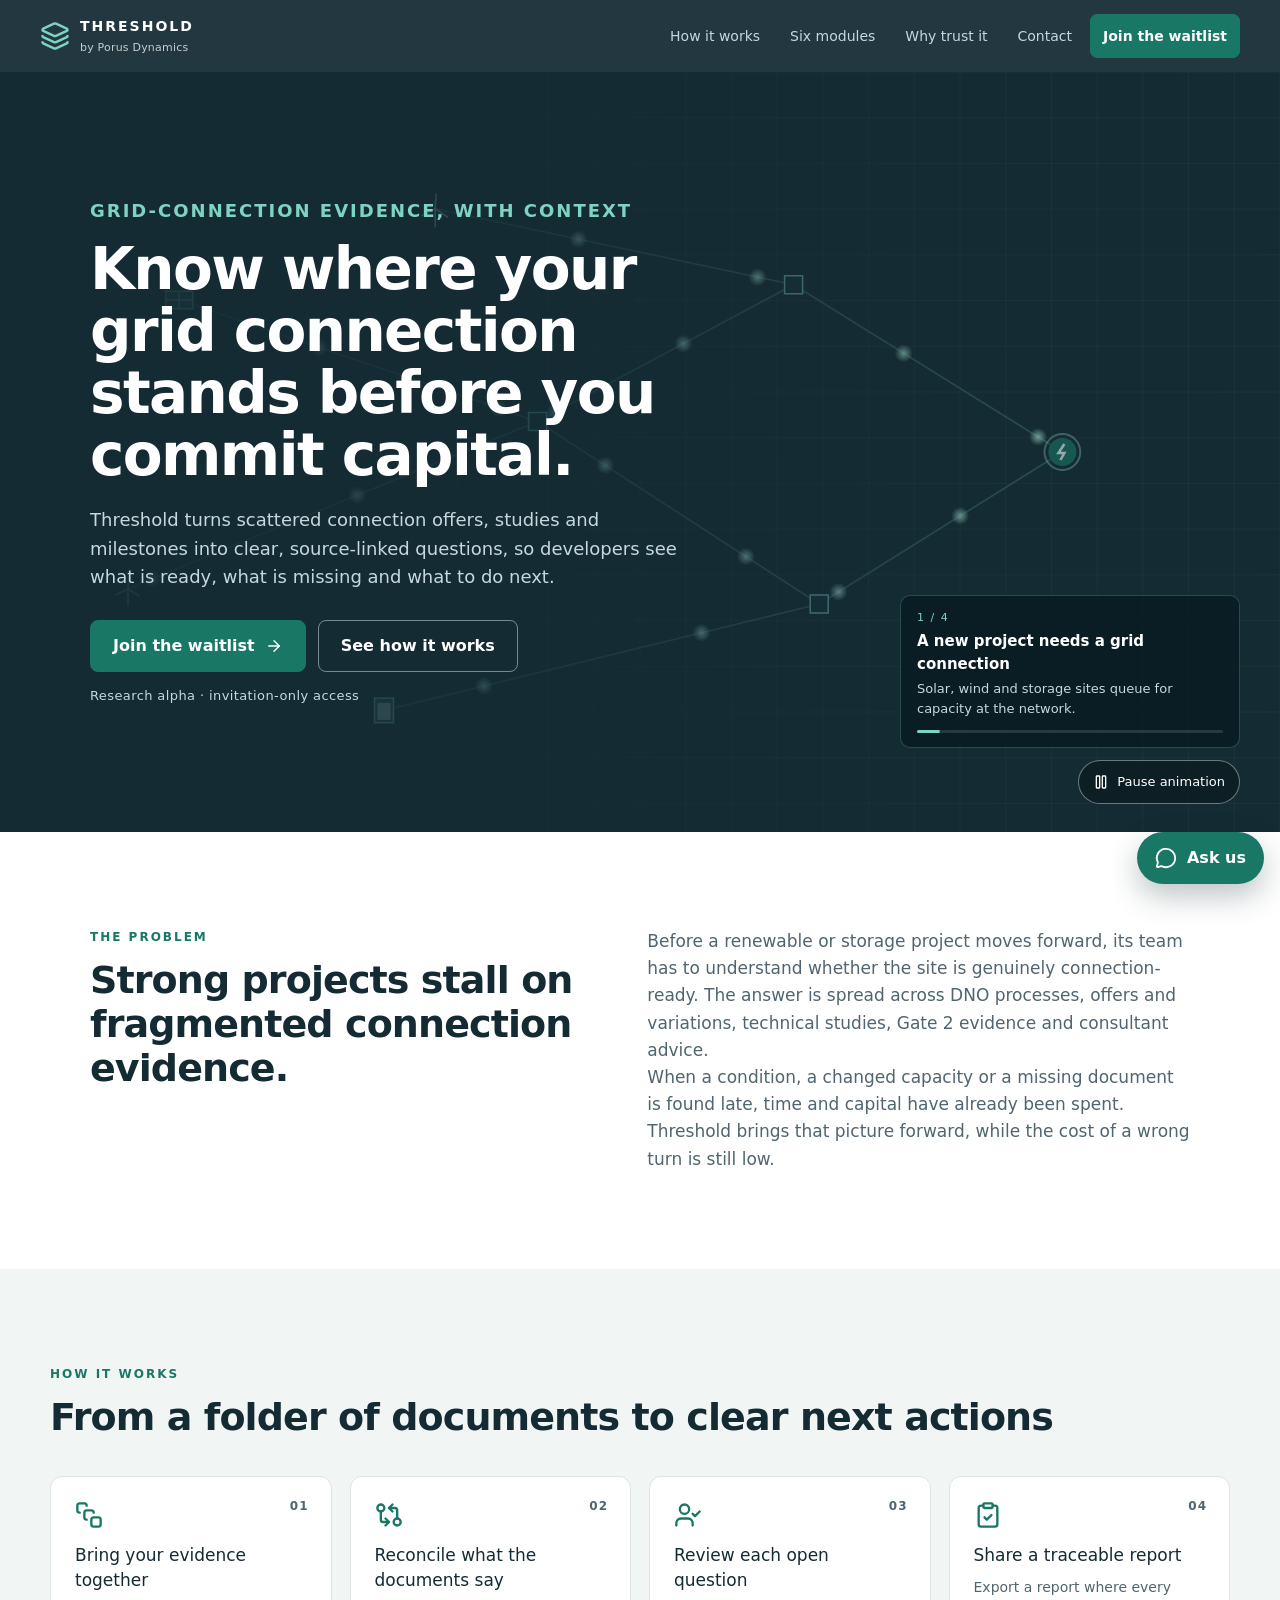
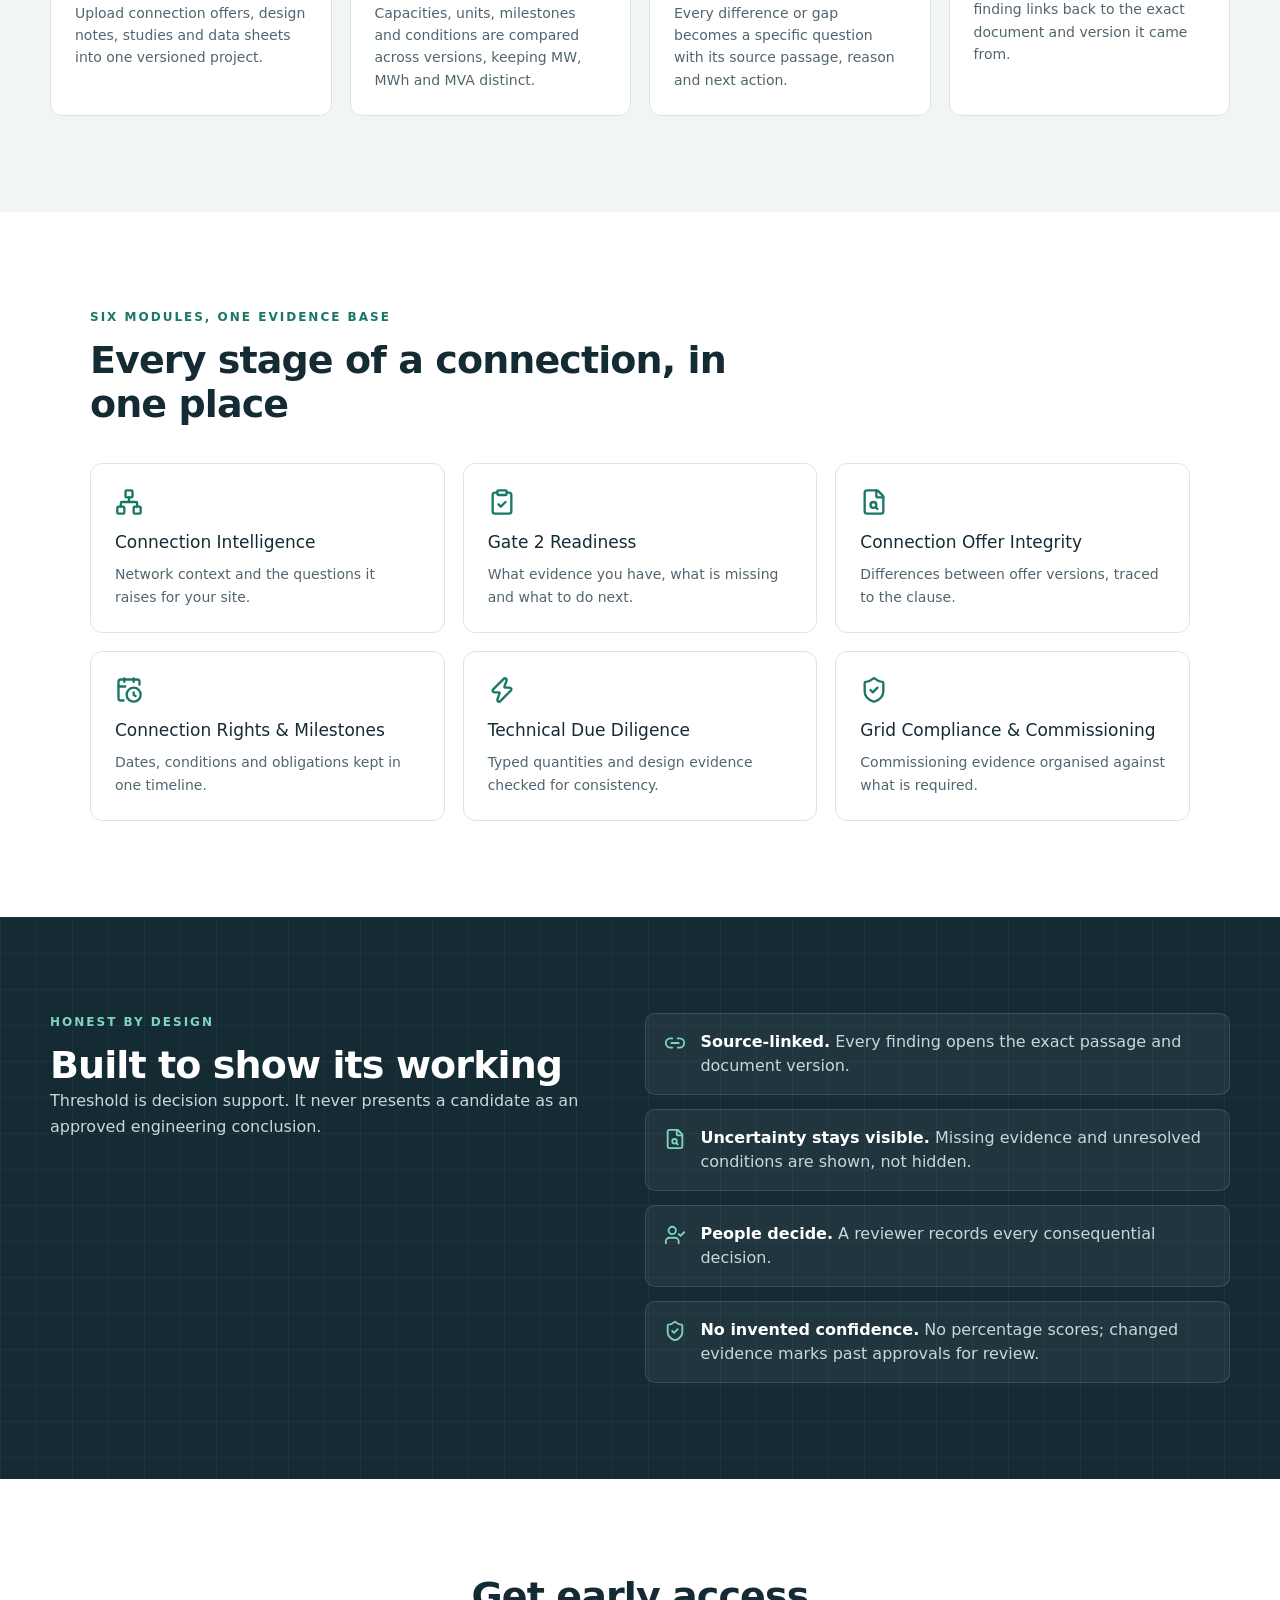
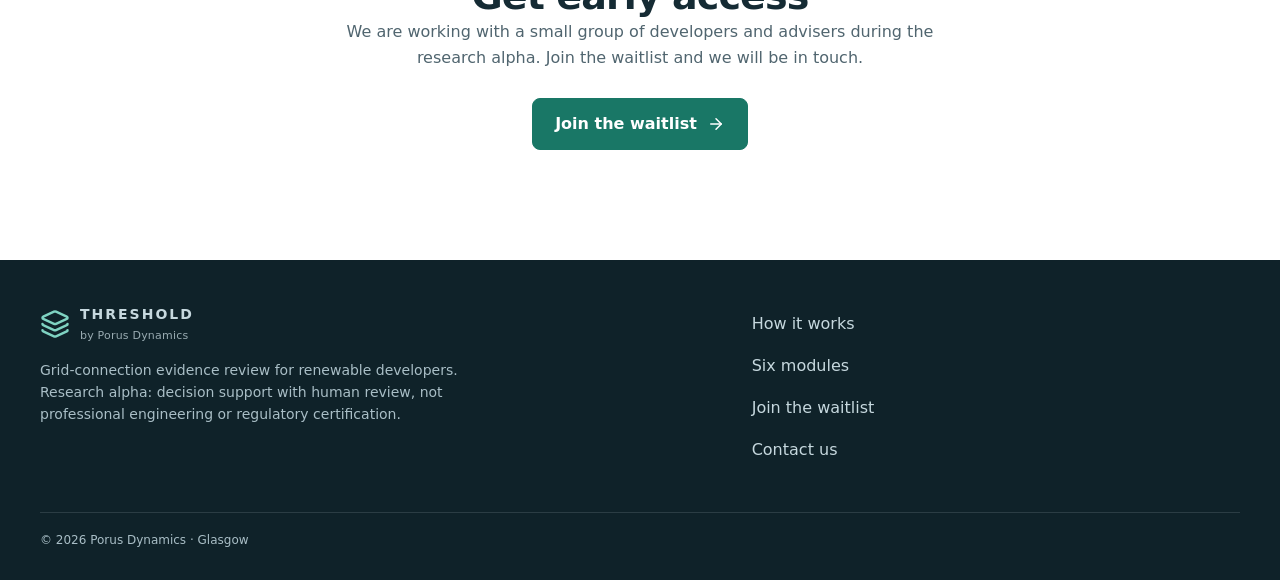
==== waitlist/index.html @ 0cd11524 "Publish Threshold public website (static build) Built with `pnpm build:site` from Porus-Dynamics/pro" ====
<!doctype html>
<html lang="en-GB">
  <head>
    <meta charset="UTF-8" />
    <meta name="viewport" content="width=device-width, initial-scale=1.0" />
    <meta name="theme-color" content="#152b34" />
    <meta
      name="description"
      content="Threshold by Porus Dynamics: source-linked grid-connection evidence review for renewable developers. Research alpha."
    />
    <meta name="referrer" content="strict-origin-when-cross-origin" />
    <title>Threshold | Porus Dynamics</title>
    <script type="module" crossorigin src="/assets/site-BlRURgnz.js"></script>
    <link rel="stylesheet" crossorigin href="/assets/site-DdHs8zsY.css">
  </head>
  <body>
    <div id="root"></div>
  </body>
</html>
---- assets/site-DdHs8zsY.css ----
/*! tailwindcss v4.3.3 | MIT License | https://tailwindcss.com */
@layer properties{@supports (((-webkit-hyphens:none)) and (not (margin-trim:inline))) or ((-moz-orient:inline) and (not (color:rgb(from red r g b)))){*,:before,:after,::backdrop{--tw-rotate-x:initial;--tw-rotate-y:initial;--tw-rotate-z:initial;--tw-skew-x:initial;--tw-skew-y:initial;--tw-shadow:0 0 #0000;--tw-shadow-color:initial;--tw-shadow-alpha:100%;--tw-inset-shadow:0 0 #0000;--tw-inset-shadow-color:initial;--tw-inset-shadow-alpha:100%;--tw-ring-color:initial;--tw-ring-shadow:0 0 #0000;--tw-inset-ring-color:initial;--tw-inset-ring-shadow:0 0 #0000;--tw-ring-inset:initial;--tw-ring-offset-width:0px;--tw-ring-offset-color:#fff;--tw-ring-offset-shadow:0 0 #0000;--tw-blur:initial;--tw-brightness:initial;--tw-contrast:initial;--tw-grayscale:initial;--tw-hue-rotate:initial;--tw-invert:initial;--tw-opacity:initial;--tw-saturate:initial;--tw-sepia:initial;--tw-drop-shadow:initial;--tw-drop-shadow-color:initial;--tw-drop-shadow-alpha:100%;--tw-drop-shadow-size:initial}}}@layer theme{:root,:host{--font-sans:-apple-system, BlinkMacSystemFont, "Segoe UI", Roboto, "Helvetica Neue", "Noto Sans", Arial, sans-serif, "Apple Color Emoji", "Segoe UI Emoji", "Segoe UI Symbol", "Noto Color Emoji";--font-mono:ui-monospace, SFMono-Regular, Menlo, Monaco, Consolas, "Liberation Mono", "Courier New", monospace;--default-font-family:var(--font-sans);--default-mono-font-family:var(--font-mono)}}@layer base{*,:after,:before,::backdrop{box-sizing:border-box;border:0 solid;margin:0;padding:0}::file-selector-button{box-sizing:border-box;border:0 solid;margin:0;padding:0}html,:host{-webkit-text-size-adjust:100%;tab-size:4;line-height:1.5;font-family:var(--default-font-family,-apple-system, BlinkMacSystemFont, "Segoe UI", Roboto, "Helvetica Neue", "Noto Sans", Arial, sans-serif, "Apple Color Emoji", "Segoe UI Emoji", "Segoe UI Symbol", "Noto Color Emoji");font-feature-settings:var(--default-font-feature-settings,normal);font-variation-settings:var(--default-font-variation-settings,normal);-webkit-tap-highlight-color:transparent}hr{height:0;color:inherit;border-top-width:1px}abbr:where([title]){-webkit-text-decoration:underline dotted;text-decoration:underline dotted}h1,h2,h3,h4,h5,h6{font-size:inherit;font-weight:inherit}a{color:inherit;-webkit-text-decoration:inherit;-webkit-text-decoration:inherit;-webkit-text-decoration:inherit;-webkit-text-decoration:inherit;text-decoration:inherit}b,strong{font-weight:bolder}code,kbd,samp,pre{font-family:var(--default-mono-font-family,ui-monospace, SFMono-Regular, Menlo, Monaco, Consolas, "Liberation Mono", "Courier New", monospace);font-feature-settings:var(--default-mono-font-feature-settings,normal);font-variation-settings:var(--default-mono-font-variation-settings,normal);font-size:1em}small{font-size:80%}sub,sup{vertical-align:baseline;font-size:75%;line-height:0;position:relative}sub{bottom:-.25em}sup{top:-.5em}table{text-indent:0;border-color:inherit;border-collapse:collapse}:-moz-focusring:where(:not(iframe)){outline:auto}progress{vertical-align:baseline}summary{display:list-item}ol,ul,menu{list-style:none}img,svg,video,canvas,audio,iframe,embed,object{vertical-align:middle;display:block}img,video{max-width:100%;height:auto}button,input,select,optgroup,textarea{font:inherit;font-feature-settings:inherit;font-variation-settings:inherit;letter-spacing:inherit;color:inherit;opacity:1;background-color:#0000;border-radius:0}::file-selector-button{font:inherit;font-feature-settings:inherit;font-variation-settings:inherit;letter-spacing:inherit;color:inherit;opacity:1;background-color:#0000;border-radius:0}:where(select:is([multiple],[size])) optgroup{font-weight:bolder}:where(select:is([multiple],[size])) optgroup option{padding-inline-start:20px}::file-selector-button{margin-inline-end:4px}::placeholder{opacity:1}@supports (not ((-webkit-appearance:-apple-pay-button))) or (contain-intrinsic-size:1px){::placeholder{color:currentColor}@supports (color:color-mix(in lab, red, red)){::placeholder{color:color-mix(in oklab, currentcolor 50%, transparent)}}}textarea{resize:vertical}::-webkit-search-decoration{-webkit-appearance:none}::-webkit-date-and-time-value{min-height:1lh;text-align:inherit}::-webkit-datetime-edit{display:inline-flex}::-webkit-datetime-edit-fields-wrapper{padding:0}::-webkit-datetime-edit{padding-block:0}::-webkit-datetime-edit-year-field{padding-block:0}::-webkit-datetime-edit-month-field{padding-block:0}::-webkit-datetime-edit-day-field{padding-block:0}::-webkit-datetime-edit-hour-field{padding-block:0}::-webkit-datetime-edit-minute-field{padding-block:0}::-webkit-datetime-edit-second-field{padding-block:0}::-webkit-datetime-edit-millisecond-field{padding-block:0}::-webkit-datetime-edit-meridiem-field{padding-block:0}::-webkit-calendar-picker-indicator{line-height:1}:-moz-ui-invalid{box-shadow:none}button,input:where([type=button],[type=reset],[type=submit]){appearance:button}::file-selector-button{appearance:button}::-webkit-inner-spin-button{height:auto}::-webkit-outer-spin-button{height:auto}[hidden]:where(:not([hidden=until-found])){display:none!important}}@layer components;@layer utilities{.visible{visibility:visible}.fixed{position:fixed}.static{position:static}.container{width:100%}@media (width>=40rem){.container{max-width:40rem}}@media (width>=48rem){.container{max-width:48rem}}@media (width>=64rem){.container{max-width:64rem}}@media (width>=80rem){.container{max-width:80rem}}@media (width>=96rem){.container{max-width:96rem}}.contents{display:contents}.grid{display:grid}.hidden{display:none}.table{display:table}.table-cell{display:table-cell}.transform{transform:var(--tw-rotate-x,) var(--tw-rotate-y,) var(--tw-rotate-z,) var(--tw-skew-x,) var(--tw-skew-y,)}.resize{resize:both}.ring{--tw-ring-shadow:var(--tw-ring-inset,) 0 0 0 calc(1px + var(--tw-ring-offset-width)) var(--tw-ring-color,currentcolor);box-shadow:var(--tw-inset-shadow), var(--tw-inset-ring-shadow), var(--tw-ring-offset-shadow), var(--tw-ring-shadow), var(--tw-shadow)}.filter{filter:var(--tw-blur,) var(--tw-brightness,) var(--tw-contrast,) var(--tw-grayscale,) var(--tw-hue-rotate,) var(--tw-invert,) var(--tw-saturate,) var(--tw-sepia,) var(--tw-drop-shadow,)}}:root{color:#192c35;font-synthesis:none;--accent:#197766;--dark:#152b34;--muted:#50656f;--border:#dce4e8;background:#f5f7f8;font-family:Inter,ui-sans-serif,system-ui,-apple-system,BlinkMacSystemFont,Segoe UI,sans-serif}*{box-sizing:border-box}body{margin:0}a{color:inherit;text-decoration:none}button,input,select,textarea{font:inherit}button{cursor:pointer}button:disabled{opacity:.55;cursor:wait}button:focus-visible,a:focus-visible,input:focus-visible,select:focus-visible,textarea:focus-visible{outline-offset:3px;outline:3px solid #49a79a}h1,h2,h3,p{margin-top:0}h1{letter-spacing:-1.1px;font-size:32px;font-weight:650;line-height:1.2}h2{font-size:20px;font-weight:600}p{color:var(--muted);line-height:1.6}.brand{letter-spacing:2px;align-items:center;gap:12px;font-weight:700;display:flex}.brand svg{width:34px;height:34px}.brand small{letter-spacing:.2px;opacity:.7;margin-top:4px;font-size:11px;font-weight:400;display:block}.eyebrow{letter-spacing:1.8px;font-size:11px;font-weight:650}.login-page{grid-template-columns:1.1fr 1fr;min-height:100vh;display:grid}.login-intro{background:var(--dark);color:#fff;flex-direction:column;justify-content:center;padding:64px 10%;display:flex}.login-intro .brand{margin-bottom:80px}.login-intro h1{letter-spacing:-1.8px;font-size:48px;line-height:1.15}.login-intro p{color:#bdced5;max-width:490px}.login-intro .alpha-label{margin:25px 0}.login-form-panel{background:#fff;justify-content:center;align-items:center;padding:40px;display:flex}.login-form{width:100%;max-width:380px}.login-form h2{letter-spacing:-.7px;font-size:30px}.login-form>p{margin-bottom:30px}.login-form label{margin:20px 0;font-size:13px;font-weight:600;display:block}input,select,textarea{color:#192c35;outline-offset:2px;background:#fff;border:1px solid #c9d5db;border-radius:7px;width:100%;margin-top:7px;padding:11px 13px;display:block}.primary{background:var(--accent);color:#fff;border:1px solid var(--accent);border-radius:7px;justify-content:center;align-items:center;gap:10px;padding:11px 17px;font-weight:600;display:inline-flex}.login-form .primary{width:100%;margin:10px 0 25px}.small-note{font-size:12px;line-height:1.7}.alpha-label{letter-spacing:1px;color:inherit;border:1px solid #648780;border-radius:4px;width:fit-content;padding:6px 10px;font-size:10px}.app-shell{min-height:100vh;display:flex}.sidebar{background:var(--dark);color:#eef5f7;flex-direction:column;flex-shrink:0;width:230px;padding:30px 22px;display:flex;position:fixed;top:0;bottom:0}.sidebar .brand{margin-bottom:42px;font-size:14px}.workspace-label{letter-spacing:1.6px;color:#aac0ca;font-size:9px}.sidebar p{color:#b0c4cc;font-size:12px}.nav-item{color:#c9d9df;border-radius:7px;align-items:center;gap:12px;margin:8px -8px;padding:11px 12px;font-size:13px;display:flex}.nav-item svg{width:18px;height:18px}.nav-item.active{color:#fff;background:#29444e}.sidebar-bottom{margin-top:auto}.sidebar-bottom p{margin-top:20px;font-size:11px}.sidebar-bottom button{color:#c9d9df;background:0 0;border:0;gap:10px;padding:8px 0;font-size:12px;display:flex}.main-content{width:calc(100% - 230px);max-width:1800px;margin-left:230px;padding:0 40px 50px}.topbar{border-bottom:1px solid var(--border);height:73px;color:var(--muted);justify-content:space-between;align-items:center;margin-bottom:35px;font-size:12px;display:flex}.page-heading{justify-content:space-between;align-items:center;margin:25px 0;display:flex}.page-heading p{font-size:13px}.project-grid{grid-template-columns:repeat(auto-fill,minmax(290px,1fr));gap:18px;display:grid}.project-card{border:1px solid var(--border);background:#fff;border-radius:10px;padding:23px;transition:border-color .15s}.project-card:hover{border-color:#5a9489}.card-top{justify-content:space-between;align-items:center;margin-bottom:25px;display:flex}.badge{color:#2d665a;text-transform:uppercase;letter-spacing:.6px;background:#eef4f3;border:1px solid #d7e6e2;border-radius:4px;padding:4px 7px;font-size:10px;font-weight:650;display:inline-block}.project-card p{margin-bottom:6px;font-size:12px}.empty-state{text-align:center;background:#fff;border:1px dashed #c8d5db;border-radius:9px;padding:50px}.empty-state svg{margin:0 auto 20px}.error{color:#943e35;background:#fdf0ef;border:1px solid #edc3bf;border-radius:7px;padding:12px;font-size:13px}@media (width<=760px){.login-page{display:block}.login-intro{padding:32px}.login-intro .brand{margin-bottom:30px}.login-intro h1{font-size:32px}.login-form-panel{padding:30px}.sidebar{width:180px;padding:20px 14px;position:relative}.main-content{width:calc(100% - 180px);margin-left:0;padding:0 20px 30px}.page-heading{align-items:flex-start;gap:15px}h1{font-size:26px}.project-grid{grid-template-columns:1fr}}@media (width<=520px){.app-shell{display:block}.sidebar{width:100%;padding:15px 20px;position:relative}.sidebar .brand{margin:0}.workspace-label,.sidebar>p,.sidebar-bottom{display:none}.sidebar nav{gap:10px;margin-top:12px;display:flex}.nav-item{margin:0}.main-content{width:100%;padding:0 18px 30px}.topbar{height:55px;margin-bottom:20px}}@property --tw-rotate-x{syntax:"*";inherits:false}@property --tw-rotate-y{syntax:"*";inherits:false}@property --tw-rotate-z{syntax:"*";inherits:false}@property --tw-skew-x{syntax:"*";inherits:false}@property --tw-skew-y{syntax:"*";inherits:false}@property --tw-shadow{syntax:"*";inherits:false;initial-value:0 0 #0000}@property --tw-shadow-color{syntax:"*";inherits:false}@property --tw-shadow-alpha{syntax:"<percentage>";inherits:false;initial-value:100%}@property --tw-inset-shadow{syntax:"*";inherits:false;initial-value:0 0 #0000}@property --tw-inset-shadow-color{syntax:"*";inherits:false}@property --tw-inset-shadow-alpha{syntax:"<percentage>";inherits:false;initial-value:100%}@property --tw-ring-color{syntax:"*";inherits:false}@property --tw-ring-shadow{syntax:"*";inherits:false;initial-value:0 0 #0000}@property --tw-inset-ring-color{syntax:"*";inherits:false}@property --tw-inset-ring-shadow{syntax:"*";inherits:false;initial-value:0 0 #0000}@property --tw-ring-inset{syntax:"*";inherits:false}@property --tw-ring-offset-width{syntax:"<length>";inherits:false;initial-value:0}@property --tw-ring-offset-color{syntax:"*";inherits:false;initial-value:#fff}@property --tw-ring-offset-shadow{syntax:"*";inherits:false;initial-value:0 0 #0000}@property --tw-blur{syntax:"*";inherits:false}@property --tw-brightness{syntax:"*";inherits:false}@property --tw-contrast{syntax:"*";inherits:false}@property --tw-grayscale{syntax:"*";inherits:false}@property --tw-hue-rotate{syntax:"*";inherits:false}@property --tw-invert{syntax:"*";inherits:false}@property --tw-opacity{syntax:"*";inherits:false}@property --tw-saturate{syntax:"*";inherits:false}@property --tw-sepia{syntax:"*";inherits:false}@property --tw-drop-shadow{syntax:"*";inherits:false}@property --tw-drop-shadow-color{syntax:"*";inherits:false}@property --tw-drop-shadow-alpha{syntax:"<percentage>";inherits:false;initial-value:100%}@property --tw-drop-shadow-size{syntax:"*";inherits:false}:root{--site-max:1180px;--site-gutter:clamp(16px, 4vw, 40px);--site-on-dark:#c6d8de;--site-highlight:#7fd3c2;--site-texture:linear-gradient(#7fd3c20f 1px, transparent 1px), linear-gradient(90deg, #7fd3c20f 1px, transparent 1px)}.site{background:#fff;flex-direction:column;min-height:100vh;display:flex}.site main{flex:1}.site main:focus{outline:none}.site .skip-link{z-index:100;color:var(--dark);background:#fff;padding:12px;position:absolute;top:-60px;left:20px}.site .skip-link:focus{top:10px}.site-header{z-index:40;padding:14px var(--site-gutter);-webkit-backdrop-filter:blur(10px);backdrop-filter:blur(10px);color:#fff;background:#152b34f0;justify-content:space-between;align-items:center;gap:16px;display:flex;position:sticky;top:0}.site-brand{letter-spacing:2px;color:inherit;align-items:center;gap:10px;font-size:14px;font-weight:700;display:flex}.site-brand svg{width:30px;height:30px;color:var(--site-highlight)}.site-brand small{letter-spacing:.2px;opacity:.75;margin-top:3px;font-size:11px;font-weight:400;display:block}.site-nav{align-items:center;gap:6px;display:flex}.site-nav a,.site-nav-link{color:var(--site-on-dark);border-radius:7px;align-items:center;min-height:44px;padding:10px 12px;font-size:14px;display:inline-flex}.site-nav-link{background:0 0;border:0}.site-nav a:hover,.site-nav-link:hover{color:#fff;background:#ffffff12}.site-nav .site-signin{color:#fff;border:1px solid #c6d8de73;margin-left:8px}.site-cta,.site-secondary{border-radius:8px;justify-content:center;align-items:center;gap:10px;min-height:44px;padding:10px 16px;font-weight:600;transition:transform .15s,background .15s;display:inline-flex}.site-cta{background:var(--accent);border:1px solid var(--accent);color:#fff!important}.site-cta:hover{background:#146555;transform:translateY(-1px)}.site-secondary{color:#fff;border:1px solid #c6d8de8c}.site-secondary:hover{background:#ffffff14}.site-secondary.on-light{color:var(--dark);border-color:#b8c7cd}.site-secondary.on-light:hover{background:#eef4f3}.large{padding:13px 22px;font-size:16px}.site-menu-toggle{color:#fff;background:0 0;border:1px solid #c6d8de73;border-radius:7px;align-items:center;gap:8px;min-height:44px;padding:8px 12px;display:none}.site-hero{background:var(--dark);color:#fff;isolation:isolate;align-items:center;min-height:min(88vh,760px);display:grid;position:relative;overflow:hidden}.site-hero:after{content:"";z-index:-1;background:linear-gradient(90deg,#152b34f5 0%,#152b34d1 42%,#152b3440 100%);position:absolute;inset:0}.grid-film{margin:0;position:absolute;inset:0}.grid-film canvas{z-index:-2;width:100%;height:100%;display:block;position:absolute;inset:0}.grid-film-caption{right:var(--site-gutter);width:min(340px,42vw);color:var(--site-on-dark);z-index:2;background:#0a1a20c7;border:1px solid #7fd3c240;border-radius:10px;gap:4px;padding:14px 16px;font-size:13px;display:grid;position:absolute;bottom:84px}.grid-film-caption strong{color:#fff;font-size:15px}.grid-film-step{letter-spacing:1.5px;color:var(--site-highlight);font-size:11px}.grid-film-progress{background:#ffffff1f;border-radius:2px;height:3px;margin-top:8px;overflow:hidden}.grid-film-progress span{background:var(--site-highlight);transform-origin:0;height:100%;display:block;transform:scaleX(0)}.grid-film-toggle{right:var(--site-gutter);z-index:2;color:#fff;background:#0a1a20b3;border:1px solid #c6d8de80;border-radius:999px;align-items:center;gap:8px;min-height:44px;padding:8px 14px;font-size:13px;display:inline-flex;position:absolute;bottom:28px}.site-hero-copy{z-index:1;max-width:var(--site-max);width:100%;padding:80px var(--site-gutter);margin:0 auto;position:relative}.site-hero-copy>*{max-width:600px}.site-hero h1{letter-spacing:-1.6px;margin-bottom:20px;font-size:clamp(34px,5.2vw,58px);line-height:1.07}.site-hero-copy p{color:var(--site-on-dark);font-size:18px}.site-hero-actions{flex-wrap:wrap;gap:12px;margin:28px 0 14px;display:flex}.site-hero-note{letter-spacing:.4px;font-size:13px!important}.site-eyebrow{letter-spacing:2px;color:var(--accent);margin-bottom:12px;font-size:12px;font-weight:700}.site-hero .site-eyebrow,.site-section.dark .site-eyebrow{color:var(--site-highlight)}.site-section{max-width:var(--site-max);padding:clamp(56px, 8vw, 96px) var(--site-gutter);margin:0 auto;scroll-margin-top:80px}.site-section h2{letter-spacing:-.9px;color:var(--dark);max-width:720px;font-size:clamp(26px,3.4vw,38px);line-height:1.15}.site-section.tinted,.site-section.dark{max-width:none}.site-section.tinted{background:#f1f6f5}.site-section.tinted>*,.site-section.dark>*{max-width:var(--site-max);margin-left:auto;margin-right:auto}.site-section.dark{background-color:var(--dark);background-image:var(--site-texture);color:#fff;background-size:36px 36px}.site-section.dark h2{color:#fff}.site-section.dark p{color:var(--site-on-dark)}.site-split{grid-template-columns:1fr 1.1fr;align-items:start;gap:clamp(24px,5vw,72px);display:grid}.site-prose p{font-size:17px}.site-steps,.site-modules{gap:18px;margin:36px 0 0;padding:0;list-style:none;display:grid}.site-steps{grid-template-columns:repeat(4,minmax(0,1fr))}.site-modules{grid-template-columns:repeat(3,minmax(0,1fr))}.site-steps li,.site-modules li{border:1px solid var(--border);background:#fff;border-radius:12px;padding:24px;transition:transform .2s,box-shadow .2s;position:relative}.site-steps li:hover,.site-modules li:hover{transform:translateY(-3px);box-shadow:0 14px 30px #152b3414}.site-steps svg,.site-modules svg{width:28px;height:28px;color:var(--accent);margin-bottom:14px}.site-steps h3,.site-modules h3{color:var(--dark);margin:0 0 8px;font-size:17px}.site-steps p,.site-modules p{margin:0;font-size:14px}.site-step-number{letter-spacing:1px;color:#4f6670;font-size:12px;font-weight:700;position:absolute;top:20px;right:22px}.site-trust{gap:14px;margin:0;padding:0;list-style:none;display:grid}.site-trust li{color:var(--site-on-dark);background:#ffffff0d;border:1px solid #7fd3c22e;border-radius:10px;align-items:flex-start;gap:14px;padding:16px 18px;display:flex}.site-trust strong{color:#fff}.site-trust svg{width:22px;height:22px;color:var(--site-highlight);flex-shrink:0;margin-top:2px}.site-final-cta{text-align:center}.site-final-cta h2,.site-final-cta p{max-width:640px;margin-left:auto;margin-right:auto}.site-final-cta .site-hero-actions{justify-content:center}.site-footer{color:var(--site-on-dark);padding:44px var(--site-gutter) 30px;background:#0f2229;grid-template-columns:1.4fr 1fr;gap:28px;display:grid}.site-footer p{color:#a9bec6;max-width:460px;margin-top:14px;font-size:14px}.site-footer nav{justify-items:start;gap:2px;display:grid}.site-footer nav a,.site-footer .site-nav-link{color:var(--site-on-dark);min-height:0;padding:8px 0;font-size:16px}.site-footer .site-legal{border-top:1px solid #c6d8de26;grid-column:1/-1;max-width:none;padding-top:18px;font-size:12px}.site-auth{max-width:var(--site-max);padding:clamp(40px, 7vw, 80px) var(--site-gutter);grid-template-columns:1fr minmax(0,460px);align-items:start;gap:clamp(24px,6vw,80px);margin:0 auto;display:grid}.site-auth h1{color:var(--dark);letter-spacing:-1.2px;font-size:clamp(30px,4vw,44px)}.site-checks{color:var(--dark);gap:12px;padding:0;list-style:none;display:grid}.site-checks li{align-items:center;gap:10px;display:flex}.site-checks svg{color:var(--accent);flex-shrink:0}.site-auth-card{border:1px solid var(--border);background:#fff;border-radius:14px;padding:clamp(20px,4vw,32px);box-shadow:0 20px 50px #152b3414}.site-auth-card h2{color:var(--dark);font-size:22px}.site-auth-card label{margin:16px 0;font-size:13px;font-weight:600;display:block}.site-auth-card .primary{width:100%;min-height:46px;margin:8px 0 18px}.site-auth-card a{color:var(--accent);font-weight:600;text-decoration:underline}.site-auth-card a.site-secondary{color:var(--dark);text-decoration:none}.site-consent,.inquiry-consent{align-items:flex-start;gap:10px;line-height:1.5;font-weight:400!important;display:flex!important}.site-consent input,.inquiry-consent input{flex-shrink:0;width:18px;height:18px;margin:2px 0 0}.site-auth-done h2:focus{outline:none}.inquiry{right:max(16px, env(safe-area-inset-right));bottom:max(16px, env(safe-area-inset-bottom));z-index:60;visibility:hidden;opacity:0;flex-direction:column;align-items:flex-end;gap:12px;transition:opacity .25s,transform .25s,visibility 0s .25s;display:flex;position:fixed;transform:translateY(16px)}.inquiry.is-visible{visibility:visible;opacity:1;transition:opacity .25s,transform .25s;transform:none}.inquiry-bubble{background:var(--accent);color:#fff;border:0;border-radius:999px;align-items:center;gap:10px;min-height:52px;padding:12px 18px;font-weight:600;display:inline-flex;box-shadow:0 12px 30px #152b3447}.inquiry-panel{border:1px solid var(--border);background:#fff;border-radius:16px;width:min(360px,100vw - 32px);max-height:min(620px,100vh - 110px);overflow-y:auto;box-shadow:0 24px 60px #152b3440}.inquiry-panel header{background:var(--dark);color:#fff;border-radius:16px 16px 0 0;align-items:center;gap:12px;padding:16px;display:flex}.inquiry-panel header h2{margin:0;font-size:16px}.inquiry-panel header p{color:var(--site-on-dark);margin:2px 0 0;font-size:12px}.inquiry-avatar{background:var(--accent);border-radius:50%;place-items:center;width:38px;height:38px;font-size:13px;font-weight:700;display:grid}.inquiry-close{color:#fff;background:0 0;border:0;border-radius:8px;place-items:center;width:44px;height:44px;margin-left:auto;display:grid}.inquiry-message{color:var(--dark);background:#eef4f3;border-radius:4px 14px 14px;margin:16px 16px 0;padding:12px 14px;font-size:14px}.inquiry-preview{margin:10px 16px 0;font-size:12px}.inquiry-panel form{padding:4px 16px 16px}.inquiry-panel label{margin:12px 0;font-size:13px;font-weight:600;display:block}.inquiry-panel .primary{width:100%;min-height:44px}.inquiry-status{color:var(--accent);margin-bottom:8px;font-size:13px}.inquiry-status:empty{display:none}.inquiry-status.is-error{color:#a3262b}.login-intro,.sidebar{background-color:var(--dark);background-image:var(--site-texture);background-size:36px 36px}.login-form-panel{position:relative}.login-back{color:var(--accent);padding:10px 0;font-size:14px;font-weight:600;position:absolute;top:24px;left:28px}.login-switch{font-size:13px}.login-switch a{color:var(--accent);font-weight:600;text-decoration:underline}.sidebar .brand svg{color:var(--site-highlight)}.nav-item{transition:background .15s,color .15s}.nav-item:hover{color:#fff;background:#ffffff0f}.nav-item.active{box-shadow:inset 3px 0 0 var(--site-highlight)}.primary{transition:background .15s,transform .15s}.primary:hover:not(:disabled){background:#146555}@media (width<=1000px){.site-steps,.site-modules{grid-template-columns:repeat(2,minmax(0,1fr))}}@media (width<=860px){.site-menu-toggle{display:inline-flex}.site-nav{padding:12px var(--site-gutter) 18px;background:var(--dark);border-top:1px solid #c6d8de26;flex-direction:column;align-items:stretch;display:none;position:absolute;top:100%;left:0;right:0}.site-nav.is-open{display:flex}.site-nav .site-signin{justify-content:center;margin-left:0}.site-split,.site-auth,.site-footer{grid-template-columns:1fr}.site-hero:after{background:#152b34d6}.grid-film-caption{left:var(--site-gutter);right:var(--site-gutter);width:auto}.site-hero{align-items:start;padding-bottom:210px}.login-back{margin-bottom:8px;display:inline-block;position:static}.login-form-panel{flex-direction:column}}@media (width<=560px){.site-steps,.site-modules{grid-template-columns:1fr}.site-hero-copy{padding-top:48px}.site-hero-actions a{flex:100%}.inquiry-bubble span{clip-path:inset(50%);white-space:nowrap;width:1px;height:1px;position:absolute;overflow:hidden}}@media (prefers-reduced-motion:reduce){.site-cta,.site-steps li,.site-modules li,.inquiry,.primary,.nav-item{transition:none!important}.site-cta:hover,.site-steps li:hover,.site-modules li:hover{transform:none}}
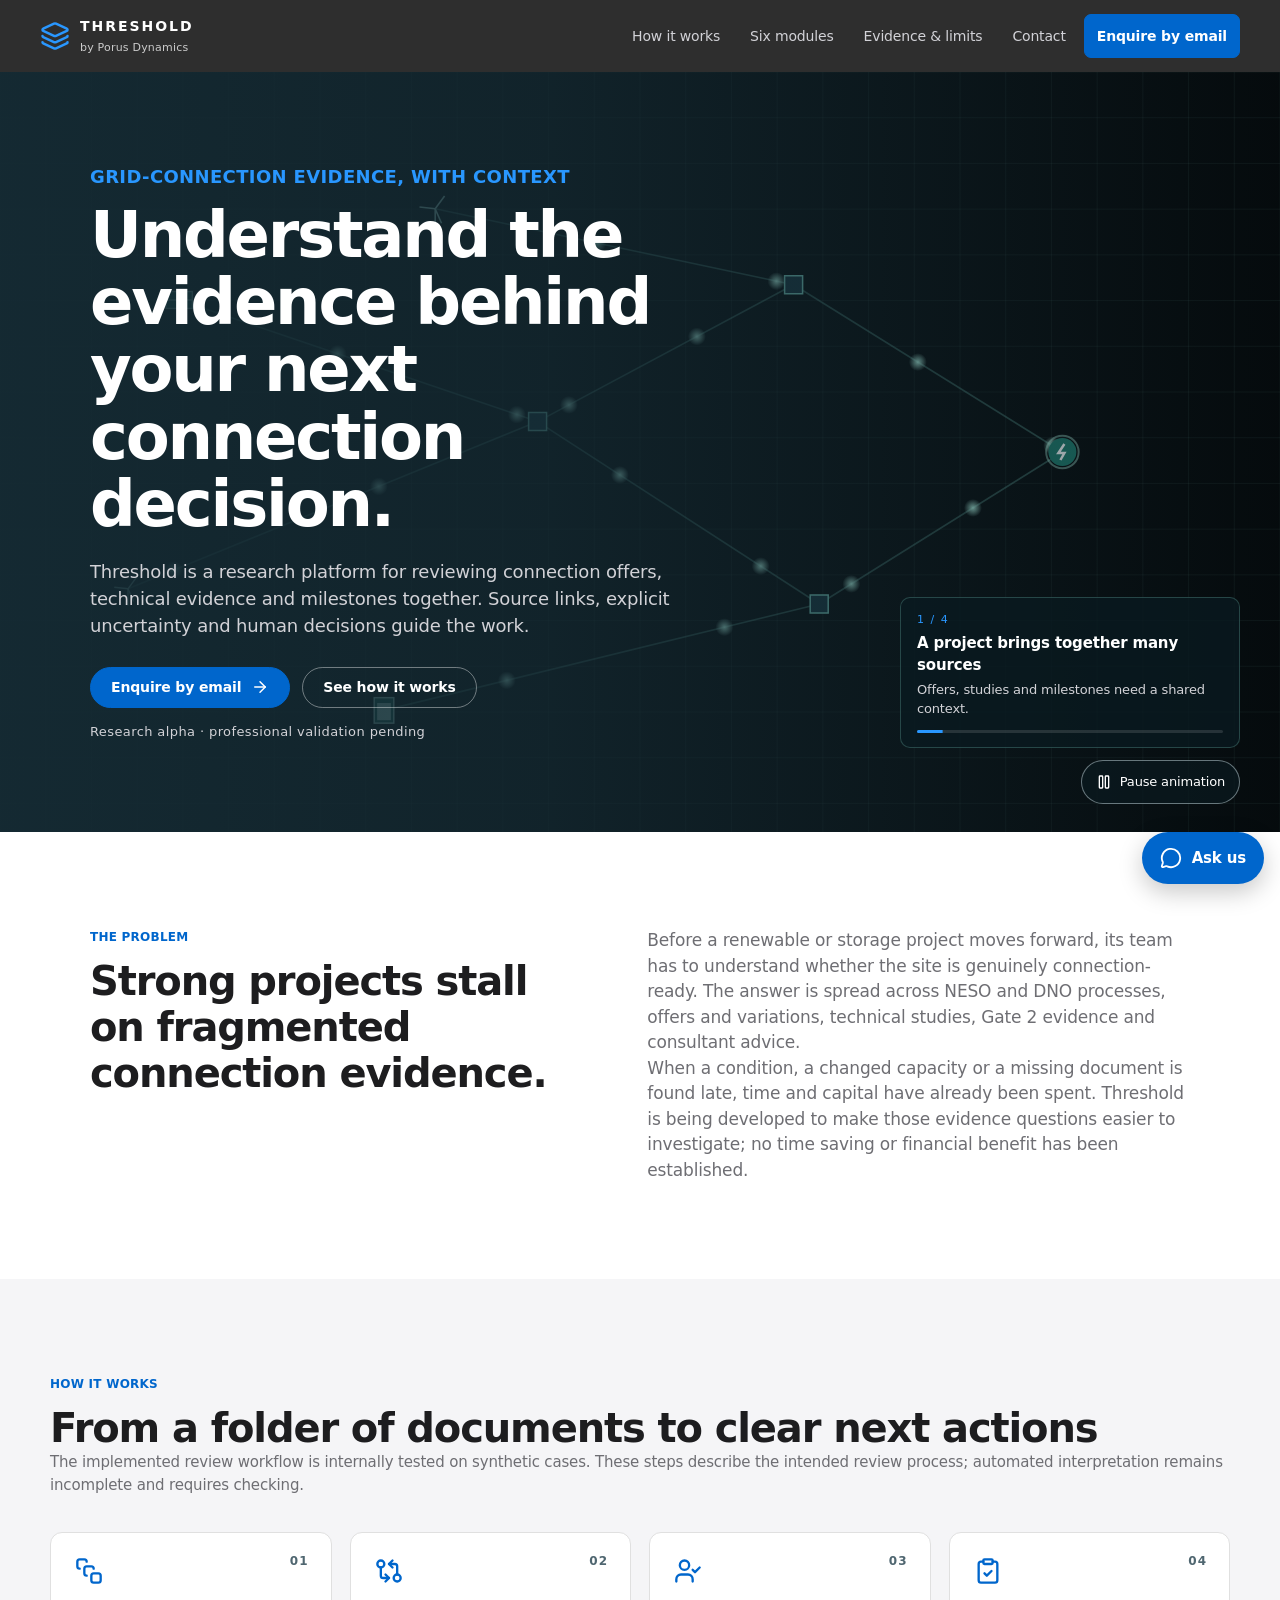
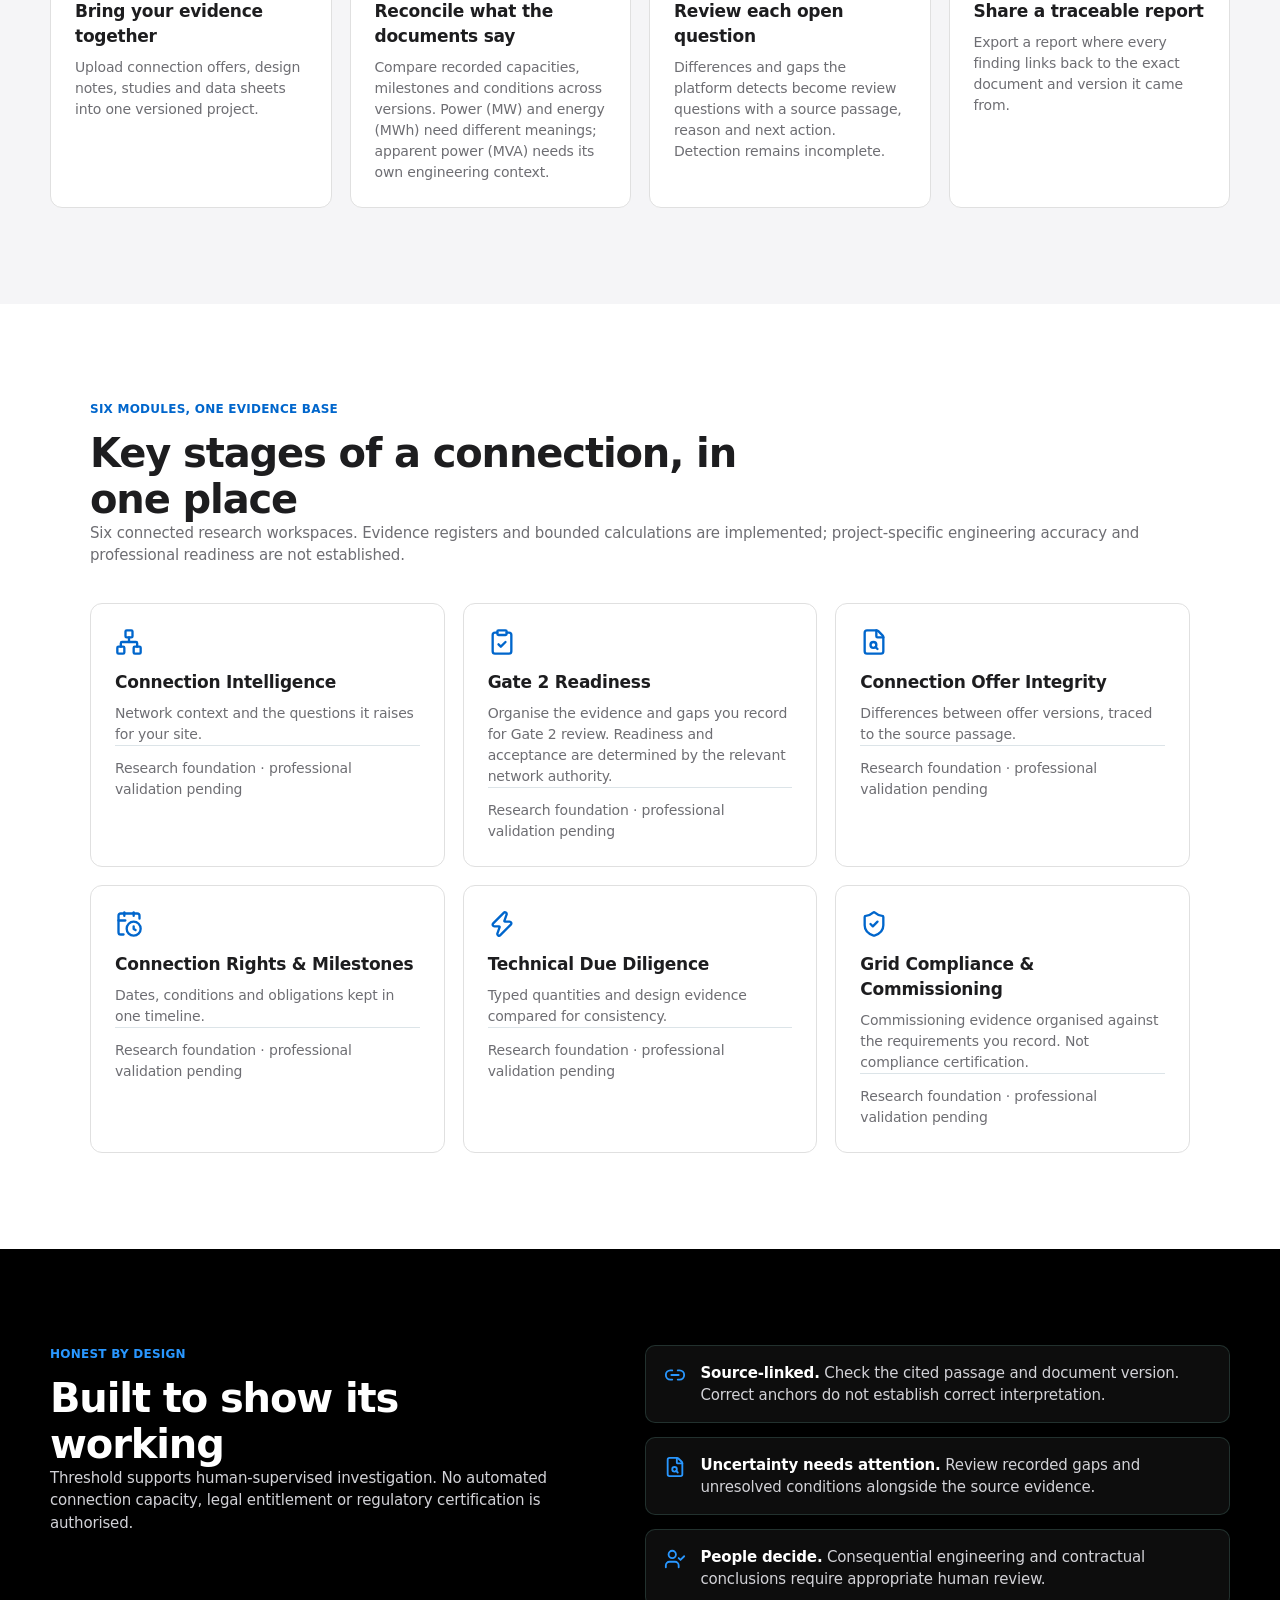
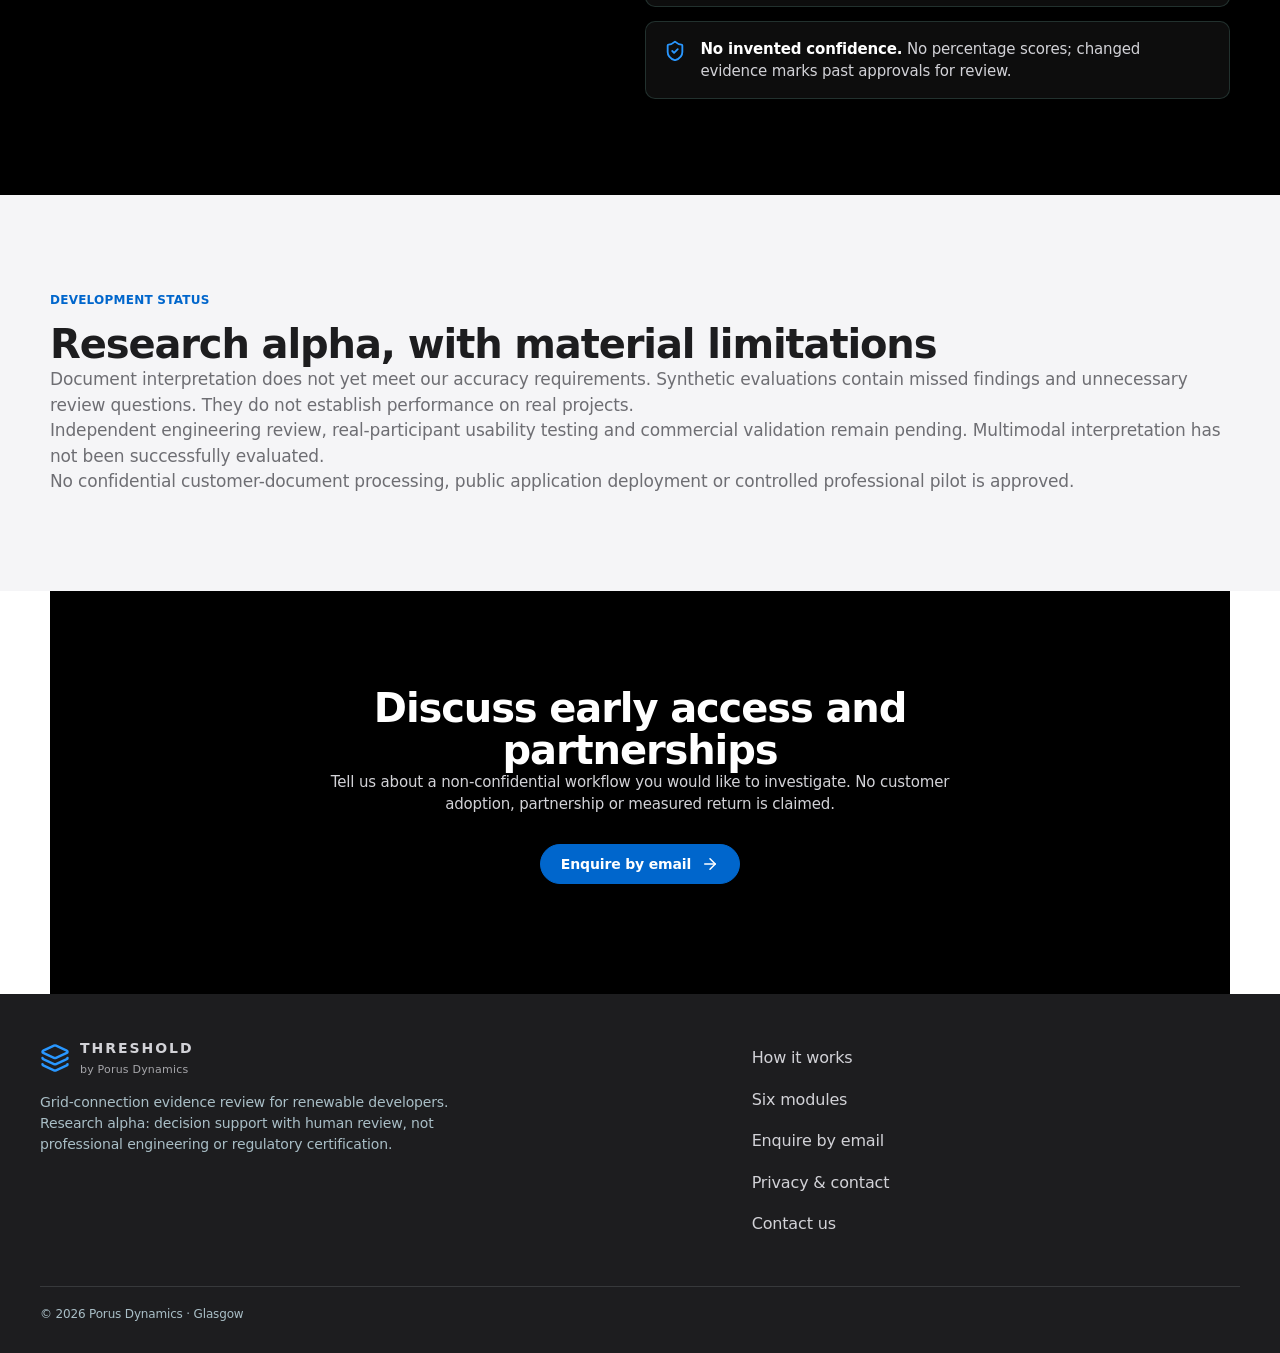
==== commit c8c69a07: "Update public website styling and email enquiries" ====
--- a/waitlist/index.html
+++ b/waitlist/index.html
@@ -1,19 +1,25 @@
-<!doctype html>
-<html lang="en-GB">
-  <head>
-    <meta charset="UTF-8" />
-    <meta name="viewport" content="width=device-width, initial-scale=1.0" />
-    <meta name="theme-color" content="#152b34" />
-    <meta
-      name="description"
-      content="Threshold by Porus Dynamics: source-linked grid-connection evidence review for renewable developers. Research alpha."
-    />
-    <meta name="referrer" content="strict-origin-when-cross-origin" />
-    <title>Threshold | Porus Dynamics</title>
-    <script type="module" crossorigin src="/assets/site-BlRURgnz.js"></script>
-    <link rel="stylesheet" crossorigin href="/assets/site-DdHs8zsY.css">
-  </head>
-  <body>
-    <div id="root"></div>
-  </body>
-</html>
+<!doctype html>
+<html lang="en-GB">
+  <head>
+    <meta charset="UTF-8" />
+    <meta name="viewport" content="width=device-width, initial-scale=1.0" />
+    <meta name="theme-color" content="#152b34" />
+    <meta
+      name="description"
+      content="Threshold by Porus Dynamics: source-linked grid-connection evidence review for renewable developers. Research alpha."
+    />
+    <meta name="referrer" content="strict-origin-when-cross-origin" />
+    <meta name="robots" content="noindex,nofollow" />
+    <meta
+      http-equiv="Content-Security-Policy"
+      content="default-src 'none'; script-src 'self'; style-src 'self' 'unsafe-inline'; img-src 'self' data:; font-src 'self'; connect-src 'none'; form-action 'none'; base-uri 'none'; object-src 'none'"
+    />
+    <title>Threshold | Porus Dynamics</title>
+    <script type="module" crossorigin src="/assets/site-cJnKmVYU.js"></script>
+    <link rel="stylesheet" crossorigin href="/assets/site-CqlI_K4i.css">
+  </head>
+  <body>
+    <div id="root"></div>+
+  </body>
+</html>
--- a/assets/site-CqlI_K4i.css
+++ b/assets/site-CqlI_K4i.css
@@ -0,0 +1,2 @@
+/*! tailwindcss v4.3.3 | MIT License | https://tailwindcss.com */
+@layer properties{@supports (((-webkit-hyphens:none)) and (not (margin-trim:inline))) or ((-moz-orient:inline) and (not (color:rgb(from red r g b)))){*,:before,:after,::backdrop{--tw-rotate-x:initial;--tw-rotate-y:initial;--tw-rotate-z:initial;--tw-skew-x:initial;--tw-skew-y:initial;--tw-shadow:0 0 #0000;--tw-shadow-color:initial;--tw-shadow-alpha:100%;--tw-inset-shadow:0 0 #0000;--tw-inset-shadow-color:initial;--tw-inset-shadow-alpha:100%;--tw-ring-color:initial;--tw-ring-shadow:0 0 #0000;--tw-inset-ring-color:initial;--tw-inset-ring-shadow:0 0 #0000;--tw-ring-inset:initial;--tw-ring-offset-width:0px;--tw-ring-offset-color:#fff;--tw-ring-offset-shadow:0 0 #0000;--tw-blur:initial;--tw-brightness:initial;--tw-contrast:initial;--tw-grayscale:initial;--tw-hue-rotate:initial;--tw-invert:initial;--tw-opacity:initial;--tw-saturate:initial;--tw-sepia:initial;--tw-drop-shadow:initial;--tw-drop-shadow-color:initial;--tw-drop-shadow-alpha:100%;--tw-drop-shadow-size:initial}}}@layer theme{:root,:host{--font-sans:-apple-system, BlinkMacSystemFont, "Segoe UI", Roboto, "Helvetica Neue", "Noto Sans", Arial, sans-serif, "Apple Color Emoji", "Segoe UI Emoji", "Segoe UI Symbol", "Noto Color Emoji";--font-mono:ui-monospace, SFMono-Regular, Menlo, Monaco, Consolas, "Liberation Mono", "Courier New", monospace;--radius-sm:.25rem;--radius-md:.375rem;--radius-lg:.5rem;--radius-xl:.75rem;--ease-out:cubic-bezier(0, 0, .2, 1);--default-font-family:var(--font-sans);--default-mono-font-family:var(--font-mono)}}@layer base{*,:after,:before,::backdrop{box-sizing:border-box;border:0 solid;margin:0;padding:0}::file-selector-button{box-sizing:border-box;border:0 solid;margin:0;padding:0}html,:host{-webkit-text-size-adjust:100%;tab-size:4;line-height:1.5;font-family:var(--default-font-family,-apple-system, BlinkMacSystemFont, "Segoe UI", Roboto, "Helvetica Neue", "Noto Sans", Arial, sans-serif, "Apple Color Emoji", "Segoe UI Emoji", "Segoe UI Symbol", "Noto Color Emoji");font-feature-settings:var(--default-font-feature-settings,normal);font-variation-settings:var(--default-font-variation-settings,normal);-webkit-tap-highlight-color:transparent}hr{height:0;color:inherit;border-top-width:1px}abbr:where([title]){-webkit-text-decoration:underline dotted;text-decoration:underline dotted}h1,h2,h3,h4,h5,h6{font-size:inherit;font-weight:inherit}a{color:inherit;-webkit-text-decoration:inherit;-webkit-text-decoration:inherit;-webkit-text-decoration:inherit;-webkit-text-decoration:inherit;text-decoration:inherit}b,strong{font-weight:bolder}code,kbd,samp,pre{font-family:var(--default-mono-font-family,ui-monospace, SFMono-Regular, Menlo, Monaco, Consolas, "Liberation Mono", "Courier New", monospace);font-feature-settings:var(--default-mono-font-feature-settings,normal);font-variation-settings:var(--default-mono-font-variation-settings,normal);font-size:1em}small{font-size:80%}sub,sup{vertical-align:baseline;font-size:75%;line-height:0;position:relative}sub{bottom:-.25em}sup{top:-.5em}table{text-indent:0;border-color:inherit;border-collapse:collapse}:-moz-focusring:where(:not(iframe)){outline:auto}progress{vertical-align:baseline}summary{display:list-item}ol,ul,menu{list-style:none}img,svg,video,canvas,audio,iframe,embed,object{vertical-align:middle;display:block}img,video{max-width:100%;height:auto}button,input,select,optgroup,textarea{font:inherit;font-feature-settings:inherit;font-variation-settings:inherit;letter-spacing:inherit;color:inherit;opacity:1;background-color:#0000;border-radius:0}::file-selector-button{font:inherit;font-feature-settings:inherit;font-variation-settings:inherit;letter-spacing:inherit;color:inherit;opacity:1;background-color:#0000;border-radius:0}:where(select:is([multiple],[size])) optgroup{font-weight:bolder}:where(select:is([multiple],[size])) optgroup option{padding-inline-start:20px}::file-selector-button{margin-inline-end:4px}::placeholder{opacity:1}@supports (not ((-webkit-appearance:-apple-pay-button))) or (contain-intrinsic-size:1px){::placeholder{color:currentColor}@supports (color:color-mix(in lab, red, red)){::placeholder{color:color-mix(in oklab, currentcolor 50%, transparent)}}}textarea{resize:vertical}::-webkit-search-decoration{-webkit-appearance:none}::-webkit-date-and-time-value{min-height:1lh;text-align:inherit}::-webkit-datetime-edit{display:inline-flex}::-webkit-datetime-edit-fields-wrapper{padding:0}::-webkit-datetime-edit{padding-block:0}::-webkit-datetime-edit-year-field{padding-block:0}::-webkit-datetime-edit-month-field{padding-block:0}::-webkit-datetime-edit-day-field{padding-block:0}::-webkit-datetime-edit-hour-field{padding-block:0}::-webkit-datetime-edit-minute-field{padding-block:0}::-webkit-datetime-edit-second-field{padding-block:0}::-webkit-datetime-edit-millisecond-field{padding-block:0}::-webkit-datetime-edit-meridiem-field{padding-block:0}::-webkit-calendar-picker-indicator{line-height:1}:-moz-ui-invalid{box-shadow:none}button,input:where([type=button],[type=reset],[type=submit]){appearance:button}::file-selector-button{appearance:button}::-webkit-inner-spin-button{height:auto}::-webkit-outer-spin-button{height:auto}[hidden]:where(:not([hidden=until-found])){display:none!important}}@layer components;@layer utilities{.visible{visibility:visible}.fixed{position:fixed}.static{position:static}.container{width:100%}@media (width>=40rem){.container{max-width:40rem}}@media (width>=48rem){.container{max-width:48rem}}@media (width>=64rem){.container{max-width:64rem}}@media (width>=80rem){.container{max-width:80rem}}@media (width>=96rem){.container{max-width:96rem}}.contents{display:contents}.grid{display:grid}.hidden{display:none}.table{display:table}.table-cell{display:table-cell}.transform{transform:var(--tw-rotate-x,) var(--tw-rotate-y,) var(--tw-rotate-z,) var(--tw-skew-x,) var(--tw-skew-y,)}.resize{resize:both}.ring{--tw-ring-shadow:var(--tw-ring-inset,) 0 0 0 calc(1px + var(--tw-ring-offset-width)) var(--tw-ring-color,currentcolor);box-shadow:var(--tw-inset-shadow), var(--tw-inset-ring-shadow), var(--tw-ring-offset-shadow), var(--tw-ring-shadow), var(--tw-shadow)}.filter{filter:var(--tw-blur,) var(--tw-brightness,) var(--tw-contrast,) var(--tw-grayscale,) var(--tw-hue-rotate,) var(--tw-invert,) var(--tw-saturate,) var(--tw-sepia,) var(--tw-drop-shadow,)}}:root{color:#192c35;font-synthesis:none;--accent:#197766;--dark:#152b34;--muted:#50656f;--border:#dce4e8;background:#f5f7f8;font-family:Inter,ui-sans-serif,system-ui,-apple-system,BlinkMacSystemFont,Segoe UI,sans-serif}*{box-sizing:border-box}body{margin:0}a{color:inherit;text-decoration:none}button,input,select,textarea{font:inherit}button{cursor:pointer}button:disabled{opacity:.55;cursor:wait}button:focus-visible,a:focus-visible,input:focus-visible,select:focus-visible,textarea:focus-visible{outline-offset:3px;outline:3px solid #0071e3}h1,h2,h3,p{margin-top:0}h2{font-size:20px;font-weight:600}.brand{letter-spacing:2px;align-items:center;gap:12px;font-weight:700;display:flex}.brand svg{width:34px;height:34px}.brand small{letter-spacing:.2px;opacity:.7;margin-top:4px;font-size:11px;font-weight:400;display:block}.eyebrow{letter-spacing:1.8px;font-size:11px;font-weight:600}.login-page{grid-template-columns:1.1fr 1fr;min-height:100vh;display:grid}.login-intro{background:var(--dark);color:#fff;flex-direction:column;justify-content:center;padding:64px 10%;display:flex}.login-intro .brand{margin-bottom:80px}.login-intro h1{letter-spacing:-1.8px;font-size:48px;line-height:1.15}.login-intro p{color:#bdced5;max-width:490px}.login-intro .alpha-label{margin:25px 0}.login-form-panel{background:#fff;justify-content:center;align-items:center;padding:40px;display:flex}.login-form{width:100%;max-width:380px}.login-form h2{letter-spacing:-.7px;font-size:30px}.login-form>p{margin-bottom:30px}.login-form label{margin:20px 0;font-size:13px;font-weight:600;display:block}input,select,textarea{color:#192c35;outline-offset:2px;background:#fff;border:1px solid #c9d5db;border-radius:7px;width:100%;margin-top:7px;padding:11px 13px;display:block}.primary{background:var(--accent);color:#fff;border:1px solid var(--accent);border-radius:7px;justify-content:center;align-items:center;gap:10px;padding:11px 17px;font-weight:600;display:inline-flex}.login-form .primary{width:100%;margin:10px 0 25px}.small-note{font-size:12px;line-height:1.7}.alpha-label{letter-spacing:1px;color:inherit;border:1px solid #648780;border-radius:4px;width:fit-content;padding:6px 10px;font-size:10px}.app-shell{min-height:100vh;display:flex}.sidebar{background:var(--dark);color:#eef5f7;flex-direction:column;flex-shrink:0;width:230px;padding:30px 22px;display:flex;position:fixed;top:0;bottom:0}.sidebar .brand{margin-bottom:42px;font-size:14px}.workspace-label{letter-spacing:1.6px;color:#aac0ca;font-size:9px}.sidebar p{color:#b0c4cc;font-size:12px}.nav-item{color:#c9d9df;border-radius:7px;align-items:center;gap:12px;margin:8px -8px;padding:11px 12px;font-size:13px;display:flex}.nav-item svg{width:18px;height:18px}.nav-item.active{color:#fff;background:#29444e}.sidebar-bottom{margin-top:auto}.sidebar-bottom p{margin-top:20px;font-size:11px}.sidebar-bottom button{color:#c9d9df;background:0 0;border:0;gap:10px;padding:8px 0;font-size:12px;display:flex}.main-content{width:calc(100% - 230px);max-width:1800px;margin-left:230px;padding:0 40px 50px}.topbar{border-bottom:1px solid var(--border);height:73px;color:var(--muted);justify-content:space-between;align-items:center;margin-bottom:35px;font-size:12px;display:flex}.page-heading{justify-content:space-between;align-items:center;margin:25px 0;display:flex}.project-grid{grid-template-columns:repeat(auto-fill,minmax(290px,1fr));gap:18px;display:grid}.project-card{border:1px solid var(--border);background:#fff;border-radius:10px;padding:23px;transition:border-color .15s}.project-card:hover{border-color:#c7c7cc}.card-top{justify-content:space-between;align-items:center;margin-bottom:25px;display:flex}.badge{color:#164a85;text-transform:uppercase;letter-spacing:.6px;background:#e8f1fb;border:1px solid #cfe1f5;border-radius:4px;padding:4px 7px;font-size:10px;font-weight:600;display:inline-block}.project-card p{margin-bottom:6px;font-size:12px}.empty-state{text-align:center;background:#fff;border:1px dashed #c8d5db;border-radius:9px;padding:50px}.empty-state svg{margin:0 auto 20px}.error{color:#943e35;background:#fdf0ef;border:1px solid #edc3bf;border-radius:7px;padding:12px;font-size:13px}@media (width<=760px){.login-page{display:block}.login-intro{padding:32px}.login-intro .brand{margin-bottom:30px}.login-intro h1{font-size:32px}.login-form-panel{padding:30px}.sidebar{width:180px;padding:20px 14px;position:relative}.main-content{width:calc(100% - 180px);margin-left:0;padding:0 20px 30px}.page-heading{align-items:flex-start;gap:15px}h1{font-size:26px}.project-grid{grid-template-columns:1fr}}@media (width<=520px){.app-shell{display:block}.sidebar{width:100%;padding:15px 20px;position:relative}.sidebar .brand{margin:0}.workspace-label,.sidebar>p,.sidebar-bottom{display:none}.sidebar nav{gap:10px;margin-top:12px;display:flex}.nav-item{margin:0}.main-content{width:100%;padding:0 18px 30px}.topbar{height:55px;margin-bottom:20px}}@property --tw-rotate-x{syntax:"*";inherits:false}@property --tw-rotate-y{syntax:"*";inherits:false}@property --tw-rotate-z{syntax:"*";inherits:false}@property --tw-skew-x{syntax:"*";inherits:false}@property --tw-skew-y{syntax:"*";inherits:false}@property --tw-shadow{syntax:"*";inherits:false;initial-value:0 0 #0000}@property --tw-shadow-color{syntax:"*";inherits:false}@property --tw-shadow-alpha{syntax:"<percentage>";inherits:false;initial-value:100%}@property --tw-inset-shadow{syntax:"*";inherits:false;initial-value:0 0 #0000}@property --tw-inset-shadow-color{syntax:"*";inherits:false}@property --tw-inset-shadow-alpha{syntax:"<percentage>";inherits:false;initial-value:100%}@property --tw-ring-color{syntax:"*";inherits:false}@property --tw-ring-shadow{syntax:"*";inherits:false;initial-value:0 0 #0000}@property --tw-inset-ring-color{syntax:"*";inherits:false}@property --tw-inset-ring-shadow{syntax:"*";inherits:false;initial-value:0 0 #0000}@property --tw-ring-inset{syntax:"*";inherits:false}@property --tw-ring-offset-width{syntax:"<length>";inherits:false;initial-value:0}@property --tw-ring-offset-color{syntax:"*";inherits:false;initial-value:#fff}@property --tw-ring-offset-shadow{syntax:"*";inherits:false;initial-value:0 0 #0000}@property --tw-blur{syntax:"*";inherits:false}@property --tw-brightness{syntax:"*";inherits:false}@property --tw-contrast{syntax:"*";inherits:false}@property --tw-grayscale{syntax:"*";inherits:false}@property --tw-hue-rotate{syntax:"*";inherits:false}@property --tw-invert{syntax:"*";inherits:false}@property --tw-opacity{syntax:"*";inherits:false}@property --tw-saturate{syntax:"*";inherits:false}@property --tw-sepia{syntax:"*";inherits:false}@property --tw-drop-shadow{syntax:"*";inherits:false}@property --tw-drop-shadow-color{syntax:"*";inherits:false}@property --tw-drop-shadow-alpha{syntax:"<percentage>";inherits:false;initial-value:100%}@property --tw-drop-shadow-size{syntax:"*";inherits:false}:root{--site-max:1180px;--site-gutter:clamp(16px, 4vw, 40px);--site-on-dark:#c6d8de;--site-highlight:#7fd3c2;--site-texture:linear-gradient(#7fd3c20f 1px, transparent 1px), linear-gradient(90deg, #7fd3c20f 1px, transparent 1px)}.site-email-enquiry{overflow-wrap:anywhere;gap:16px;display:grid}.site-email-enquiry p{margin:0}.site-email-enquiry a{text-align:center}.site-prose a{text-underline-offset:3px;text-decoration:underline}.site-module-status{color:var(--muted);border-top:1px solid #dce4e8;padding-top:12px;font-size:14px}.site{background:#fff;flex-direction:column;min-height:100vh;display:flex}.site main{flex:1}.site main:focus{outline:none}.site .skip-link{z-index:100;color:var(--dark);background:#fff;padding:12px;position:absolute;top:-60px;left:20px}.site .skip-link:focus{top:10px}.site-header{z-index:40;padding:14px var(--site-gutter);-webkit-backdrop-filter:blur(10px);backdrop-filter:blur(10px);color:#fff;background:#152b34f0;justify-content:space-between;align-items:center;gap:16px;display:flex;position:sticky;top:0}.site-brand{letter-spacing:2px;color:inherit;align-items:center;gap:10px;font-size:14px;font-weight:700;display:flex}.site-brand svg{width:30px;height:30px;color:var(--site-highlight)}.site-brand small{letter-spacing:.2px;opacity:.75;margin-top:3px;font-size:11px;font-weight:400;display:block}.site-nav{align-items:center;gap:6px;display:flex}.site-nav a,.site-nav-link{color:var(--site-on-dark);border-radius:7px;align-items:center;min-height:44px;padding:10px 12px;font-size:14px;display:inline-flex}.site-nav-link{background:0 0;border:0}.site-nav a:hover,.site-nav-link:hover{color:#fff;background:#ffffff12}.site-nav .site-signin{color:#fff;border:1px solid #c6d8de73;margin-left:8px}.site-cta,.site-secondary{border-radius:8px;justify-content:center;align-items:center;gap:10px;min-height:44px;padding:10px 16px;font-weight:600;transition:transform .15s,background .15s;display:inline-flex}.site-cta{background:var(--accent);border:1px solid var(--accent);color:#fff!important}.site-cta:hover{background:#0058b0;transform:translateY(-1px)}.site-secondary{color:#fff;border:1px solid #c6d8de8c}.site-secondary:hover{background:#ffffff14}.site-secondary.on-light{color:var(--dark);border-color:#b8c7cd}.site-secondary.on-light:hover{background:#e8f1fb}.large{padding:13px 22px;font-size:16px}.site-menu-toggle{color:#fff;background:0 0;border:1px solid #c6d8de73;border-radius:7px;align-items:center;gap:8px;min-height:44px;padding:8px 12px;display:none}.site-hero{background:var(--dark);color:#fff;isolation:isolate;align-items:center;min-height:min(88vh,760px);display:grid;position:relative;overflow:hidden}.site-hero:after{content:"";z-index:-1;background:linear-gradient(90deg,#152b34f5 0%,#152b34d1 42%,#152b3440 100%);position:absolute;inset:0}.grid-film{margin:0;position:absolute;inset:0}.grid-film canvas{z-index:-2;width:100%;height:100%;display:block;position:absolute;inset:0}.grid-film-caption{right:var(--site-gutter);width:min(340px,42vw);color:var(--site-on-dark);z-index:2;background:#0a1a20c7;border:1px solid #7fd3c240;border-radius:10px;gap:4px;padding:14px 16px;font-size:13px;display:grid;position:absolute;bottom:84px}.grid-film-caption strong{color:#fff;font-size:15px}.grid-film-step{letter-spacing:1.5px;color:var(--site-highlight);font-size:11px}.grid-film-progress{background:#ffffff1f;border-radius:2px;height:3px;margin-top:8px;overflow:hidden}.grid-film-progress span{background:var(--site-highlight);transform-origin:0;height:100%;display:block;transform:scaleX(0)}.grid-film-toggle{right:var(--site-gutter);z-index:2;color:#fff;background:#0a1a20b3;border:1px solid #c6d8de80;border-radius:999px;align-items:center;gap:8px;min-height:44px;padding:8px 14px;font-size:13px;display:inline-flex;position:absolute;bottom:28px}.site-hero-copy{z-index:1;max-width:var(--site-max);width:100%;padding:80px var(--site-gutter);margin:0 auto;position:relative}.site-hero-copy>*{max-width:600px}.site-hero h1{letter-spacing:-1.6px;margin-bottom:20px;font-size:clamp(34px,5.2vw,58px);line-height:1.07}.site-hero-copy p{color:var(--site-on-dark);font-size:18px}.site-hero-actions{flex-wrap:wrap;gap:12px;margin:28px 0 14px;display:flex}.site-hero-note{letter-spacing:.4px;font-size:13px!important}.site-eyebrow{letter-spacing:2px;color:var(--accent);margin-bottom:12px;font-size:12px;font-weight:700}.site-hero .site-eyebrow,.site-section.dark .site-eyebrow{color:var(--site-highlight)}.site-section{max-width:var(--site-max);padding:clamp(56px, 8vw, 96px) var(--site-gutter);margin:0 auto;scroll-margin-top:80px}.site-section h2{letter-spacing:-.9px;color:var(--dark);max-width:720px;font-size:clamp(26px,3.4vw,38px);line-height:1.15}.site-section.tinted,.site-section.dark{max-width:none}.site-section.tinted>*,.site-section.dark>*{max-width:var(--site-max);margin-left:auto;margin-right:auto}.site-section.dark{background-color:var(--dark);background-image:var(--site-texture);color:#fff;background-size:36px 36px}.site-section.dark h2{color:#fff}.site-section.dark p{color:var(--site-on-dark)}.site-split{grid-template-columns:1fr 1.1fr;align-items:start;gap:clamp(24px,5vw,72px);display:grid}.site-prose p{font-size:17px}.site-steps,.site-modules{gap:18px;margin:36px 0 0;padding:0;list-style:none;display:grid}.site-steps{grid-template-columns:repeat(4,minmax(0,1fr))}.site-modules{grid-template-columns:repeat(3,minmax(0,1fr))}.site-steps li,.site-modules li{border:1px solid var(--border);background:#fff;border-radius:12px;padding:24px;transition:transform .2s,box-shadow .2s;position:relative}.site-steps li:hover,.site-modules li:hover{transform:translateY(-3px);box-shadow:0 14px 30px #152b3414}.site-steps svg,.site-modules svg{width:28px;height:28px;color:var(--accent);margin-bottom:14px}.site-steps h3,.site-modules h3{color:var(--dark);margin:0 0 8px;font-size:17px}.site-steps p,.site-modules p{margin:0;font-size:14px}.site-step-number{letter-spacing:1px;color:#4f6670;font-size:12px;font-weight:700;position:absolute;top:20px;right:22px}.site-trust{gap:14px;margin:0;padding:0;list-style:none;display:grid}.site-trust li{color:var(--site-on-dark);background:#ffffff0d;border:1px solid #7fd3c22e;border-radius:10px;align-items:flex-start;gap:14px;padding:16px 18px;display:flex}.site-trust strong{color:#fff}.site-trust svg{width:22px;height:22px;color:var(--site-highlight);flex-shrink:0;margin-top:2px}.site-final-cta{text-align:center}.site-final-cta h2,.site-final-cta p{max-width:640px;margin-left:auto;margin-right:auto}.site-final-cta .site-hero-actions{justify-content:center}.site-footer{color:var(--site-on-dark);padding:44px var(--site-gutter) 30px;background:#0f2229;grid-template-columns:1.4fr 1fr;gap:28px;display:grid}.site-footer p{color:#a9bec6;max-width:460px;margin-top:14px;font-size:14px}.site-footer nav{justify-items:start;gap:2px;display:grid}.site-footer nav a,.site-footer .site-nav-link{color:var(--site-on-dark);min-height:0;padding:8px 0;font-size:16px}.site-footer .site-legal{border-top:1px solid #c6d8de26;grid-column:1/-1;max-width:none;padding-top:18px;font-size:12px}.site-auth{max-width:var(--site-max);padding:clamp(40px, 7vw, 80px) var(--site-gutter);grid-template-columns:1fr minmax(0,460px);align-items:start;gap:clamp(24px,6vw,80px);margin:0 auto;display:grid}.site-auth h1{color:var(--dark);letter-spacing:-1.2px;font-size:clamp(30px,4vw,44px)}.site-checks{color:var(--dark);gap:12px;padding:0;list-style:none;display:grid}.site-checks li{align-items:center;gap:10px;display:flex}.site-checks svg{color:var(--accent);flex-shrink:0}.site-auth-card{border:1px solid var(--border);background:#fff;border-radius:14px;padding:clamp(20px,4vw,32px);box-shadow:0 20px 50px #152b3414}.site-auth-card h2{color:var(--dark);font-size:22px}.site-auth-card label{margin:16px 0;font-size:13px;font-weight:600;display:block}.site-auth-card .primary{width:100%;min-height:46px;margin:8px 0 18px}.site-auth-card a{color:var(--accent);font-weight:600;text-decoration:underline}.site-auth-card a.site-secondary{color:var(--dark);text-decoration:none}.site-consent,.inquiry-consent{align-items:flex-start;gap:10px;line-height:1.5;font-weight:400!important;display:flex!important}.site-consent input,.inquiry-consent input{flex-shrink:0;width:18px;height:18px;margin:2px 0 0}.site-auth-done h2:focus{outline:none}.inquiry{right:max(16px, env(safe-area-inset-right));bottom:max(16px, env(safe-area-inset-bottom));z-index:60;visibility:hidden;opacity:0;flex-direction:column;align-items:flex-end;gap:12px;transition:opacity .25s,transform .25s,visibility 0s .25s;display:flex;position:fixed;transform:translateY(16px)}.inquiry.is-visible{visibility:visible;opacity:1;transition:opacity .25s,transform .25s;transform:none}.inquiry-bubble{background:var(--accent);color:#fff;border:0;border-radius:999px;align-items:center;gap:10px;min-height:52px;padding:12px 18px;font-weight:600;display:inline-flex;box-shadow:0 12px 30px #152b3447}.inquiry-panel{border:1px solid var(--border);background:#fff;border-radius:16px;width:min(360px,100vw - 32px);max-height:min(620px,100vh - 110px);overflow-y:auto;box-shadow:0 24px 60px #152b3440}.inquiry-panel header{background:var(--dark);color:#fff;border-radius:16px 16px 0 0;align-items:center;gap:12px;padding:16px;display:flex}.inquiry-panel header h2{margin:0;font-size:16px}.inquiry-panel header p{color:var(--site-on-dark);margin:2px 0 0;font-size:12px}.inquiry-avatar{background:var(--accent);border-radius:50%;place-items:center;width:38px;height:38px;font-size:13px;font-weight:700;display:grid}.inquiry-close{color:#fff;background:0 0;border:0;border-radius:8px;place-items:center;width:44px;height:44px;margin-left:auto;display:grid}.inquiry-message{color:var(--dark);background:#e8f1fb;border-radius:4px 14px 14px;margin:16px 16px 0;padding:12px 14px;font-size:14px}.inquiry-preview{margin:10px 16px 0;font-size:12px}.inquiry-panel form{padding:4px 16px 16px}.inquiry-panel label{margin:12px 0;font-size:13px;font-weight:600;display:block}.inquiry-panel .primary{width:100%;min-height:44px}.inquiry-status{color:var(--accent);margin-bottom:8px;font-size:13px}.inquiry-status:empty{display:none}.inquiry-status.is-error{color:#a3262b}.login-intro,.sidebar{background-color:var(--dark);background-image:var(--site-texture);background-size:36px 36px}.login-form-panel{position:relative}.login-back{color:var(--accent);padding:10px 0;font-size:14px;font-weight:600;position:absolute;top:24px;left:28px}.login-switch{font-size:13px}.login-switch a{color:var(--accent);font-weight:600;text-decoration:underline}.sidebar .brand svg{color:var(--site-highlight)}.nav-item{transition:background .15s,color .15s}.nav-item:hover{color:#fff;background:#ffffff0f}.nav-item.active{box-shadow:inset 3px 0 0 var(--site-highlight)}.primary{transition:background .15s,transform .15s}.primary:hover:not(:disabled){background:#0058b0}@media (width<=1000px){.site-steps,.site-modules{grid-template-columns:repeat(2,minmax(0,1fr))}}@media (width<=860px){.site-menu-toggle{display:inline-flex}.site-nav{padding:12px var(--site-gutter) 18px;background:var(--dark);border-top:1px solid #c6d8de26;flex-direction:column;align-items:stretch;display:none;position:absolute;top:100%;left:0;right:0}.site-nav.is-open{display:flex}.site-nav .site-signin{justify-content:center;margin-left:0}.site-split,.site-auth,.site-footer{grid-template-columns:1fr}.site-hero:after{background:#152b34d6}.grid-film-caption{left:var(--site-gutter);right:var(--site-gutter);width:auto}.site-hero{align-items:start;padding-bottom:210px}.login-back{margin-bottom:8px;display:inline-block;position:static}.login-form-panel{flex-direction:column}}@media (width<=560px){.site-steps,.site-modules{grid-template-columns:1fr}.site-hero-copy{padding-top:48px}.site-hero-actions a{flex:100%}.inquiry-bubble span{clip-path:inset(50%);white-space:nowrap;width:1px;height:1px;position:absolute;overflow:hidden}}@media (prefers-reduced-motion:reduce){.site-cta,.site-steps li,.site-modules li,.inquiry,.primary,.nav-item{transition:none!important}.site-cta:hover,.site-steps li:hover,.site-modules li:hover{transform:none}}:root{--accent:#06c;--accent-focus:#0071e3;--accent-hover:#0058b0;--accent-wash:#e8f1fb;--accent-text:#06c;--dark:#1d1d1f;--ink:#1d1d1f;--muted:#6e6e73;--border:#e0e0e0;--hairline:#e0e0e0;--divider-soft:#f0f0f0;--canvas:#fff;--parchment:#f5f5f7;--tile-dark:#272729;--scrim:#00000073;--radius-sm:6px;--radius-md:10px;--radius-lg:14px;--radius-xl:20px;--ease-out:cubic-bezier(.23, 1, .32, 1);--ease-sheet:cubic-bezier(.32, .72, 0, 1);--site-on-dark:#d2d2d7;--site-highlight:#2997ff;--site-texture:none;color:var(--ink);background:var(--parchment);-webkit-font-smoothing:antialiased;text-rendering:optimizelegibility;font-family:-apple-system,BlinkMacSystemFont,SF Pro Text,SF Pro Display,Inter,system-ui,Segoe UI,sans-serif}body{background:var(--parchment);letter-spacing:-.011em;font-size:15px;line-height:1.47}::selection{background:#b3d4fc}h1{letter-spacing:-.026em;font-size:clamp(26px,3.2vw,34px);font-weight:700;line-height:1.12}h2{letter-spacing:-.018em;font-size:21px;font-weight:600;line-height:1.2}h3{letter-spacing:-.014em;font-weight:600}p{color:var(--muted);line-height:1.5}.eyebrow,.site-eyebrow{letter-spacing:.02em;text-transform:none;font-weight:600}.brand,.site-brand{letter-spacing:.14em;font-weight:700}button:focus-visible,a:focus-visible,input:focus-visible,select:focus-visible,textarea:focus-visible,[tabindex]:focus-visible{outline:2px solid var(--accent-focus);outline-offset:2px;border-radius:var(--radius-sm)}.primary,.secondary,.site-cta,.site-secondary,.icon-button,.plain-button,.nav-item,.project-card,.site-nav-link{transition:transform .16s var(--ease-out), background-color .16s ease, border-color .16s ease, color .16s ease, opacity .16s ease}.primary:active:not(:disabled),.secondary:active:not(:disabled),.site-cta:active,.site-secondary:active,.icon-button:active:not(:disabled),.nav-item:active{transform:scale(.97)}@media (hover:hover) and (pointer:fine){.project-card:hover{border-color:#c7c7cc;transform:translateY(-1px)}}.sidebar{-webkit-backdrop-filter:saturate(180%)blur(20px);color:var(--ink);border-right:1px solid var(--hairline);background:#f5f5f7db;padding:28px 14px}.sidebar .brand{color:var(--ink);padding:0 10px}.workspace-label{color:var(--muted);letter-spacing:.02em;padding:0 10px;font-size:11px;font-weight:600}.sidebar p,.sidebar-bottom p{color:var(--muted)}.nav-item{color:var(--ink);border-radius:var(--radius-md);margin:2px 0;padding:9px 12px;font-size:14px;font-weight:400}.nav-item svg{color:var(--accent-text)}@media (hover:hover) and (pointer:fine){.nav-item:hover{background:#0000000d}}.nav-item.active{background:var(--accent-wash);color:var(--accent-text);box-shadow:none;border-color:#0000;font-weight:600}.sidebar-bottom button{color:var(--ink);font-size:13px}.main-content{padding:0 clamp(16px,3vw,40px) 56px}.topbar{z-index:20;-webkit-backdrop-filter:saturate(180%)blur(20px);border-bottom:1px solid var(--hairline);color:var(--muted);background:#f5f5f7c7;margin:0 calc(-1*clamp(16px,3vw,40px)) 28px;padding:0 clamp(16px,3vw,40px);font-size:13px;position:sticky;top:0}.page-heading h1{margin-bottom:4px}.page-heading p{font-size:15px}.user-avatar{background:var(--accent-wash);color:var(--accent-text);border-color:#0000}.mobile-menu-toggle{color:var(--accent-text);border:1px solid var(--hairline);background:#fafafc;border-radius:999px;font-weight:600}.panel,.stat-card,.project-card,.activation-card,.fact-card,.case-library>*,.research-module,.research-record,.research-registry-item{background:var(--canvas);border:1px solid var(--hairline);border-radius:var(--radius-lg);box-shadow:none}.panel{padding:24px}.stat-card{padding:20px}.stat-card strong{letter-spacing:-.022em;font-weight:700}.demo-banner,.notice{border-radius:var(--radius-lg);border:1px solid var(--hairline);background:var(--parchment);color:#424245;border-left-width:1px}.notice.info{background:var(--accent-wash);color:#164a85;border-color:#cfe1f5}.empty-state{border-radius:var(--radius-lg);background:var(--parchment);border:1px solid var(--hairline)}.primary,.secondary,.site-cta,.site-secondary{letter-spacing:-.011em;border-radius:999px;min-height:40px;padding:9px 20px;font-size:14px;font-weight:600}.primary,.site-cta{background:var(--accent);border-color:var(--accent);color:#fff}.primary:hover:not(:disabled),.site-cta:hover{background:var(--accent-hover);border-color:var(--accent-hover)}.secondary,.site-secondary{border:1px solid var(--hairline);color:var(--accent-text);background:#fafafc}.secondary:hover:not(:disabled),.site-secondary:hover{background:var(--parchment);border-color:#c7c7cc}.icon-button{border-color:var(--hairline);color:var(--ink);border-radius:999px}.text-link,.source-link,.private-link{color:var(--accent-text)}@media (pointer:coarse){.primary,.secondary,.site-cta,.site-secondary,.nav-item{min-height:44px}.icon-button{width:44px;height:44px}}.badge{text-transform:none;letter-spacing:0;border-radius:999px;padding:3px 10px;font-size:12px;font-weight:600}.role-label{color:#515154;border-radius:999px;font-weight:600}.project-tabs{border-bottom:1px solid var(--hairline);background:0 0}.project-tabs a{color:var(--muted);border-radius:0;font-size:14px;font-weight:600}.project-tabs a.active,.project-tabs a[aria-current=page]{color:var(--ink);border-bottom:2px solid var(--accent-focus)}.login-form input,.login-form select,.project-form input,.project-form select,.project-form textarea,.stack-form input,.stack-form select,.stack-form textarea,.form-grid input,.form-grid select,.form-grid textarea,.research-form-grid input,.research-form-grid select,.research-form-grid textarea,.modal-content textarea,.modal-content select{background:var(--parchment);border-radius:var(--radius-md);color:var(--ink);border:1px solid #0000;transition:background-color .16s,border-color .16s}.login-form input:focus,.project-form input:focus,.project-form select:focus,.project-form textarea:focus,.stack-form input:focus,.stack-form textarea:focus,.form-grid input:focus,.form-grid select:focus,.form-grid textarea:focus,.research-form-grid input:focus,.modal-content textarea:focus{background:var(--canvas);border-color:var(--accent-focus)}.search-input{border-radius:var(--radius-md);background:#7676801f;border-color:#0000}label,.required,.optional{letter-spacing:-.006em}.table-scroll table,.evidence-table,table{border-collapse:collapse}th{color:var(--muted);letter-spacing:0;text-transform:none;background:0 0;font-size:12px;font-weight:600}td,th{border-bottom:1px solid var(--divider-soft)}.modal-overlay{background:var(--scrim);-webkit-backdrop-filter:blur(6px)}.modal-content{border-radius:var(--radius-xl);border:1px solid var(--hairline);background:var(--canvas);box-shadow:0 24px 64px #0000002e}.modal-content[data-state=open]{animation:apple-sheet .24s var(--ease-sheet)}@keyframes apple-sheet{0%{transform:translate(-50%,-50%)scale(.96)}}.login-intro{color:#fff;background:#000}.login-intro p,.login-intro .eyebrow{color:var(--site-on-dark)}.login-intro h1{letter-spacing:-.03em}.login-form-panel,.site{background:var(--canvas)}.site-header{-webkit-backdrop-filter:saturate(180%)blur(20px);background:#000000d1}.site-brand svg{color:var(--site-highlight)}.site-hero{background:#000}.site-hero h1,.site-final-cta h2{letter-spacing:-.035em;font-size:clamp(34px,6vw,64px);font-weight:700;line-height:1.05}.site-final-cta h2{color:#fff}.site-hero p,.site-final-cta p{color:var(--site-on-dark)}.site-hero .site-secondary{color:#fff;background:0 0;border-color:#fff6}.site-section.tinted{background:var(--parchment)}.site-section.dark,.site-final-cta{background-color:#000;background-image:none}.site-section h2{letter-spacing:-.028em;font-size:clamp(26px,4vw,40px);font-weight:700}.site-modules>*,.site-steps>*,.site-trust>*,.site-auth-card,.inquiry-panel{border-radius:var(--radius-lg);box-shadow:none;border:1px solid var(--hairline)}.inquiry-bubble{background:var(--accent);box-shadow:0 8px 24px #00000038}.site-footer{background:var(--dark)}@media (prefers-reduced-motion:reduce){*,:before,:after{scroll-behavior:auto!important;transition-duration:.01ms!important;animation-duration:.01ms!important}.primary:active,.secondary:active,.nav-item:active{transform:none}}@media (prefers-reduced-transparency:reduce){.sidebar,.topbar,.site-header,.modal-overlay{-webkit-backdrop-filter:none}.sidebar,.topbar{background:var(--parchment)}.site-header{background:#000}}@media (prefers-color-scheme:dark){:root{color:#cedce3;background:#1c2022}.login-form-panel{background:#1c1c1c}input,select,textarea{color:#cedce3;background:#1c1c1c;border:1px solid #3b4347}.project-card{background:#1c1c1c}.project-card:hover{border-color:#414144}.badge{color:#94b7df;background:#141f2d;border:1px solid #2c3d50}.empty-state{background:#1c1c1c;border:1px dashed #3b4347}.error{color:#ca9690;background:#2c1312;border:1px solid #513330}.skip-link{color:#cedfe6;background:#1c1c1c}.user-avatar{color:#a9cbc1;background:#1f2724;border:1px solid #3a4641}.app-footer{color:#a3b1b7}.secondary{color:#bbcdd5;background:#1c1c1c;border:1px solid #3a4347}.secondary:hover{background:#1c2323}.icon-button{color:#a7b8c0;background:#1c1c1c}.notice{color:#aac1c9;background:#1c2525;border:1px solid #384546}.loading{color:#a3b1b7}.panel,.stat-card{background:#1c1c1c}.stat-card>div,.stat-card span,.stat-card small,.stat-card em,.section-line>span{color:#a3b1b7}.project-meta{color:#a2b2b8}.card-bottom{color:#a3b1b7;border-top:1px solid #363f43}.project-card p.synthetic-label{color:#d4c29d}.activity-list li{color:#a3b1b7;border-bottom:1px solid #363d40}.activity-list strong{color:#bbccd3}.activity-list small{color:#a3b1b7}.activity-dot{background:#374541}.badge-candidate,.badge-needs-review,.badge-unresolved,.badge-corrected,.badge-consultation,.badge-proposed{color:#dbc39d;background:#33280f;border-color:#534831}.badge-rejected,.badge-superseded,.badge-unknown,.badge-unverified{color:#a3b1b7;background:#1c2023;border-color:#394045}.badge-approved-operative{color:#96a5c5;background:#171d28;border-color:#343c4b}.badge-internal-guidance{color:#a5c9c3;background:#1c2625}.muted,.breadcrumb,.project-tabs a{color:#a3b1b7}.details-grid dt{color:#a3b1b7}.details-grid dd{color:#bcced7}.checklist li{border-bottom:1px solid #363f42}.workflow-steps a{border:1px solid #374043}.workflow-steps svg,.workflow-steps span{color:#a3b1b7}.required{color:#c99b92}.optional{color:#a3b1b7}.modal-content{background:#1c1c1c;border:1px solid #3c4449}.document-icon{color:#a3b1b7;background:#1a2223;border:1px solid #364145}.document-controls label{color:#a3b1b7}.document-footer{border-top:1px solid #353f43}.source-excerpt .eyebrow{color:#a3b1b7}.filter-bar label,.filter-bar>span{color:#a3b1b7}.search-input{background:#1c1c1c;border:1px solid #394347}.search-input svg{color:#a3b1b7}.table-scroll{background:#1c1c1c}th{color:#a3b1b7;background:#1b2124;border-bottom:1px solid #364146}td{border-bottom:1px solid #353f43}td small{color:#a3b1b7}.source-link{color:#a5d3cb}.source-link small,.excerpt-preview,.validation-note,.finding-top .eyebrow{color:#a3b1b7}.finding-evidence button{color:#b3ccc3;background:#1c2222;border:1px solid #394344}.finding-evidence small{color:#a3b1b7}.evidence-reference{color:#b3cabf;background:#1a2123;border:1px solid #394244}.evidence-reference p{color:#a1b4bb}.evidence-reference small{color:#a3b1b7}.action-row{border:1px solid #374245}.review-history li{border-bottom:1px solid #364043}.review-history small,.report-facts dt,.report-facts small{color:#a3b1b7}.report-issue{border-bottom:1px solid #354143}.plain-list li{border-bottom:1px solid #363d40}.plain-list small,.guide-list li{color:#a3b1b7}.guide-list strong{color:#b7c9d2}.demo-banner p{color:#aebcba}.case-library li{background:#161c25;border:1px solid #353c46}.case-letter{color:#abdade;background:#1e2627}:root{color:#c4d2e3}.eyebrow{color:#a2acb9}.role-label{background:#1c2127}.secondary:hover:not(:disabled){background:#182525}.text-link{color:#70adeb}label{color:#b8c8d9}input,select,textarea{color:#c3d2e3;background:#1c1c1c;border-color:#394048}input::placeholder,textarea::placeholder{color:#a4acb7}.panel{background:#1c1c1c}.badge-candidate,.badge-needs-review,.badge-unknown,.badge-unresolved,.badge-blocked,.badge-new,.badge-under-review{color:#eac499;background:#342a0f;border:1px solid #594b2e}.badge-accepted,.badge-confirmed,.badge-resolved,.badge-done{color:#b3e1d6;background:#1a2821;border-color:#394d44}.badge-rejected,.badge-superseded{color:#a3acb8;background:#1c2025;border-color:#373e46}.notice.info{color:#aaccd4;background:#192528;border-color:#39474b}.notice.warning{color:#e5cb9d;background:#32260e;border-color:#554a31}.notice.error{color:#ce8d90;background:#2f120e;border-color:#4e3435}.stat-card small{color:#a4acb7}.demo-banner{background:#1a2626;border:1px solid #384749}.project-register{background:#1c1c1c}th{color:#a0acbb;background:#191e25}td{border-color:#353c43}tbody tr:hover{background:#171e24}.project-title{color:#becfe3}.project-title:hover{color:var(--accent-text)}.dashboard-followup{color:#a2adb9}.dashboard-followup a{color:#a1dbdf}.recent-projects a{background:#1c1c1c}.workspace-context{color:#b6c7d9;background:#1b2027}.project-tabs{background:#1c1c1c}.project-tabs a.active{color:#70adeb}.filter-bar{background:#1c1c1c}.finding-evidence button{background:#181d24;border-color:#343c47}.finding-evidence button:hover{background:#1a2226;border-color:#435053}.finding-footer{border-top:1px solid #353a43}.source-text{color:#bbccdf;background:#181d24;border:1px solid #353d46}.source-excerpt{background:#1a2226;border:1px solid #364047}.source-excerpt blockquote{color:#bcd2e3}.hash{color:#a2adb8}.review-source{border-right:1px solid #353d46}.review-source details{border:1px solid #353d46}.password-entry{background:#1c1c1c;border:1px solid #394048}.password-entry button{color:#abc6d1;background:#1a2126}.detail-list>div{border-bottom:1px solid #343c45}dt{color:#a0adba}.plain-list li{color:#9eadbd}.intake-steps li{color:#a2acb9}.intake-steps li span{border:1px solid #39404a}.intake-steps li[aria-current=step]{color:#70adeb}.pagination{color:#a2adb9}.drop-zone{background:#161e26;border:2px dashed #3e474e}.drop-zone.dragging{background:#1a2826}.tour-progress span{background:#1e242a}@media (width<=760px){.review-source{border-bottom:1px solid #353d46}}.mobile-section-select{color:#a5b4c0}.invitation-list li{border:1px solid #363f45}.invitation-list small{color:#a5b4c1}.review-panel-tabs{background:#1c1c1c;border-bottom:1px solid #384248}.review-panel-tabs button{color:#bacddb;background:#1a2124;border:1px solid #394249}.fact-card{background:#1c1c1c;border:1px solid #364048}.fact-card .fact-value{color:#bedee6}.fact-card blockquote{color:#acbecc;border-left:3px solid #3c4b49}.activation-card .brand{color:#b7d7e2}.research-module{color:var(--ink);background:#1c1c1c}.research-module.active{background:#192723}.research-record{background:#1c1c1c}.research-record.selected{background:#192723}.research-details pre{background:#1c2022}.research-citation blockquote,.research-candidate blockquote{background:#1c2220;border-left:3px solid #43514e}.research-adapters>div{background:#1c2022}.site{background:#1c1c1c}.site .skip-link{color:var(--ink);background:#1c1c1c}.site-secondary.on-light{color:var(--ink);border-color:#3f464a}.site-secondary.on-light:hover{background:#141f2d}.site-eyebrow{color:var(--accent-text)}.site-section h2{color:var(--ink)}.site-section.tinted{background:#1c2322}.site-steps li,.site-modules li{background:#1c1c1c}.site-steps svg,.site-modules svg{color:var(--accent-text)}.site-steps h3,.site-modules h3{color:var(--ink)}.site-step-number{color:#a3b2b8}.site-auth h1,.site-checks{color:var(--ink)}.site-checks svg{color:var(--accent-text)}.site-auth-card{background:#1c1c1c}.site-auth-card h2{color:var(--ink)}.site-auth-card a{color:var(--accent-text)}.site-auth-card a.site-secondary{color:var(--ink)}.inquiry-panel{background:#1c1c1c}.inquiry-message{color:var(--ink);background:#141f2d}.inquiry-status{color:var(--accent-text)}.inquiry-status.is-error{color:#d3878a}.login-back,.login-switch a{color:var(--accent-text)}}:root{--lightningcss-light:initial;--lightningcss-dark: ;color-scheme:light dark}@media (prefers-color-scheme:dark){:root{--lightningcss-light: ;--lightningcss-dark:initial;--accent-text:#2997ff;--accent-focus:#2997ff;--accent-wash:#10243a;--ink:#f5f5f7;--muted:#a1a1a6;--border:#38383a;--hairline:#38383a;--divider-soft:#2c2c2e;--canvas:#1c1c1e;--parchment:#000;--scrim:#0000009e;color:var(--ink);background:#000}body{color:var(--ink);background:#000}::selection{background:#0a4a8c}.sidebar{background:#1c1c1ed1}.topbar{background:#000000b8}.sidebar .brand,.nav-item,.sidebar-bottom button{color:var(--ink)}.nav-item.active{color:var(--accent-text)}@media (hover:hover) and (pointer:fine){.nav-item:hover{background:#ffffff14}.project-card:hover{border-color:#5a5a5e}}.secondary,.site-secondary.on-light,.mobile-menu-toggle{color:var(--accent-text);background:#2c2c2e;border-color:#48484a}.secondary:hover:not(:disabled){background:#3a3a3c;border-color:#5a5a5e}.icon-button{color:var(--ink);background:#2c2c2e;border-color:#48484a}.login-form input,.login-form select,.project-form input,.project-form select,.project-form textarea,.stack-form input,.stack-form select,.stack-form textarea,.form-grid input,.form-grid select,.form-grid textarea,.research-form-grid input,.research-form-grid select,.research-form-grid textarea,.modal-content textarea,.modal-content select{color:var(--ink);background:#2c2c2e}.login-form input:focus,.project-form input:focus,.project-form select:focus,.project-form textarea:focus,.stack-form input:focus,.stack-form textarea:focus,.form-grid input:focus,.form-grid select:focus,.form-grid textarea:focus,.research-form-grid input:focus,.modal-content textarea:focus{background:#1c1c1e}input::placeholder,textarea::placeholder{color:#8e8e93}.search-input{background:#7676803d}.demo-banner,.notice,.empty-state{color:#d2d2d7;background:#2c2c2e;border-color:#48484a}.notice.info{background:var(--accent-wash);color:#9ccaff;border-color:#1f3f63}.role-label{color:#d2d2d7}.modal-content{background:var(--canvas);border-color:#48484a;box-shadow:0 24px 64px #0009}.site-section.tinted{background:var(--canvas)}.site-footer{background:#111113}}
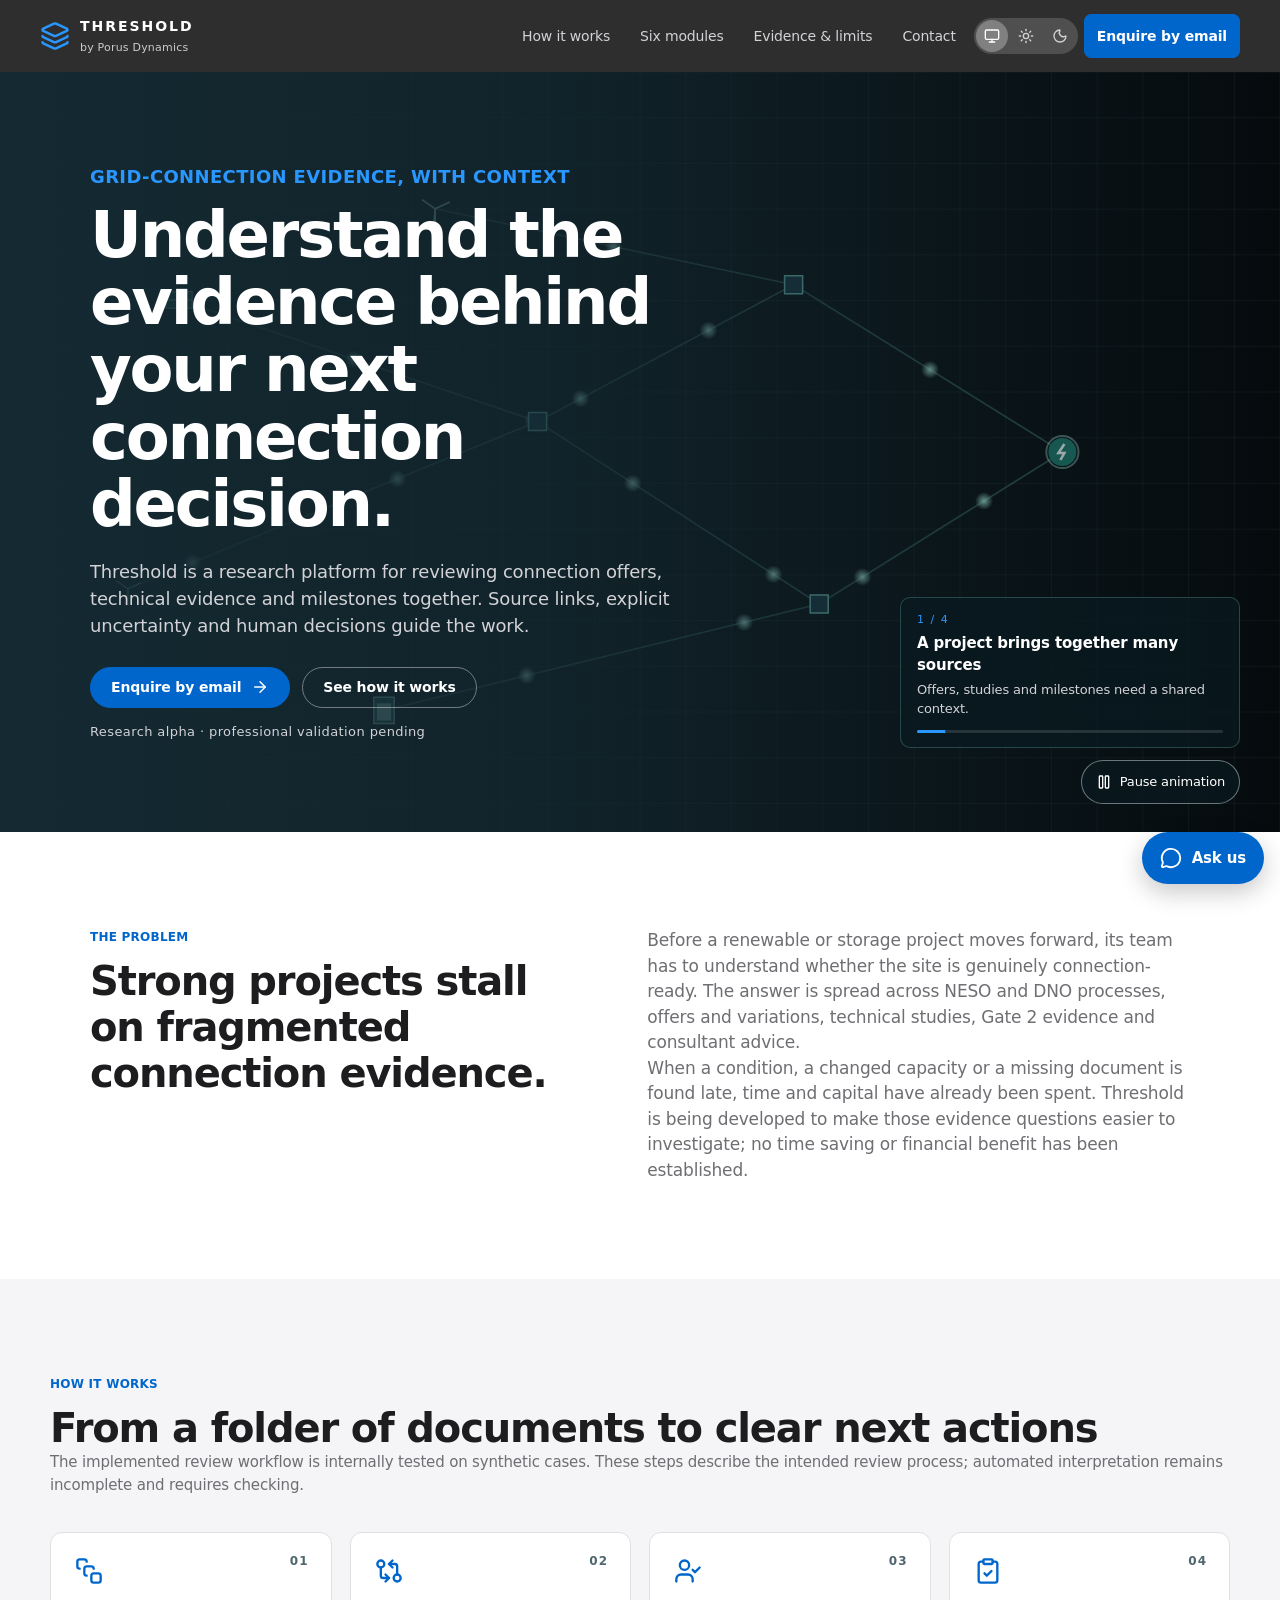
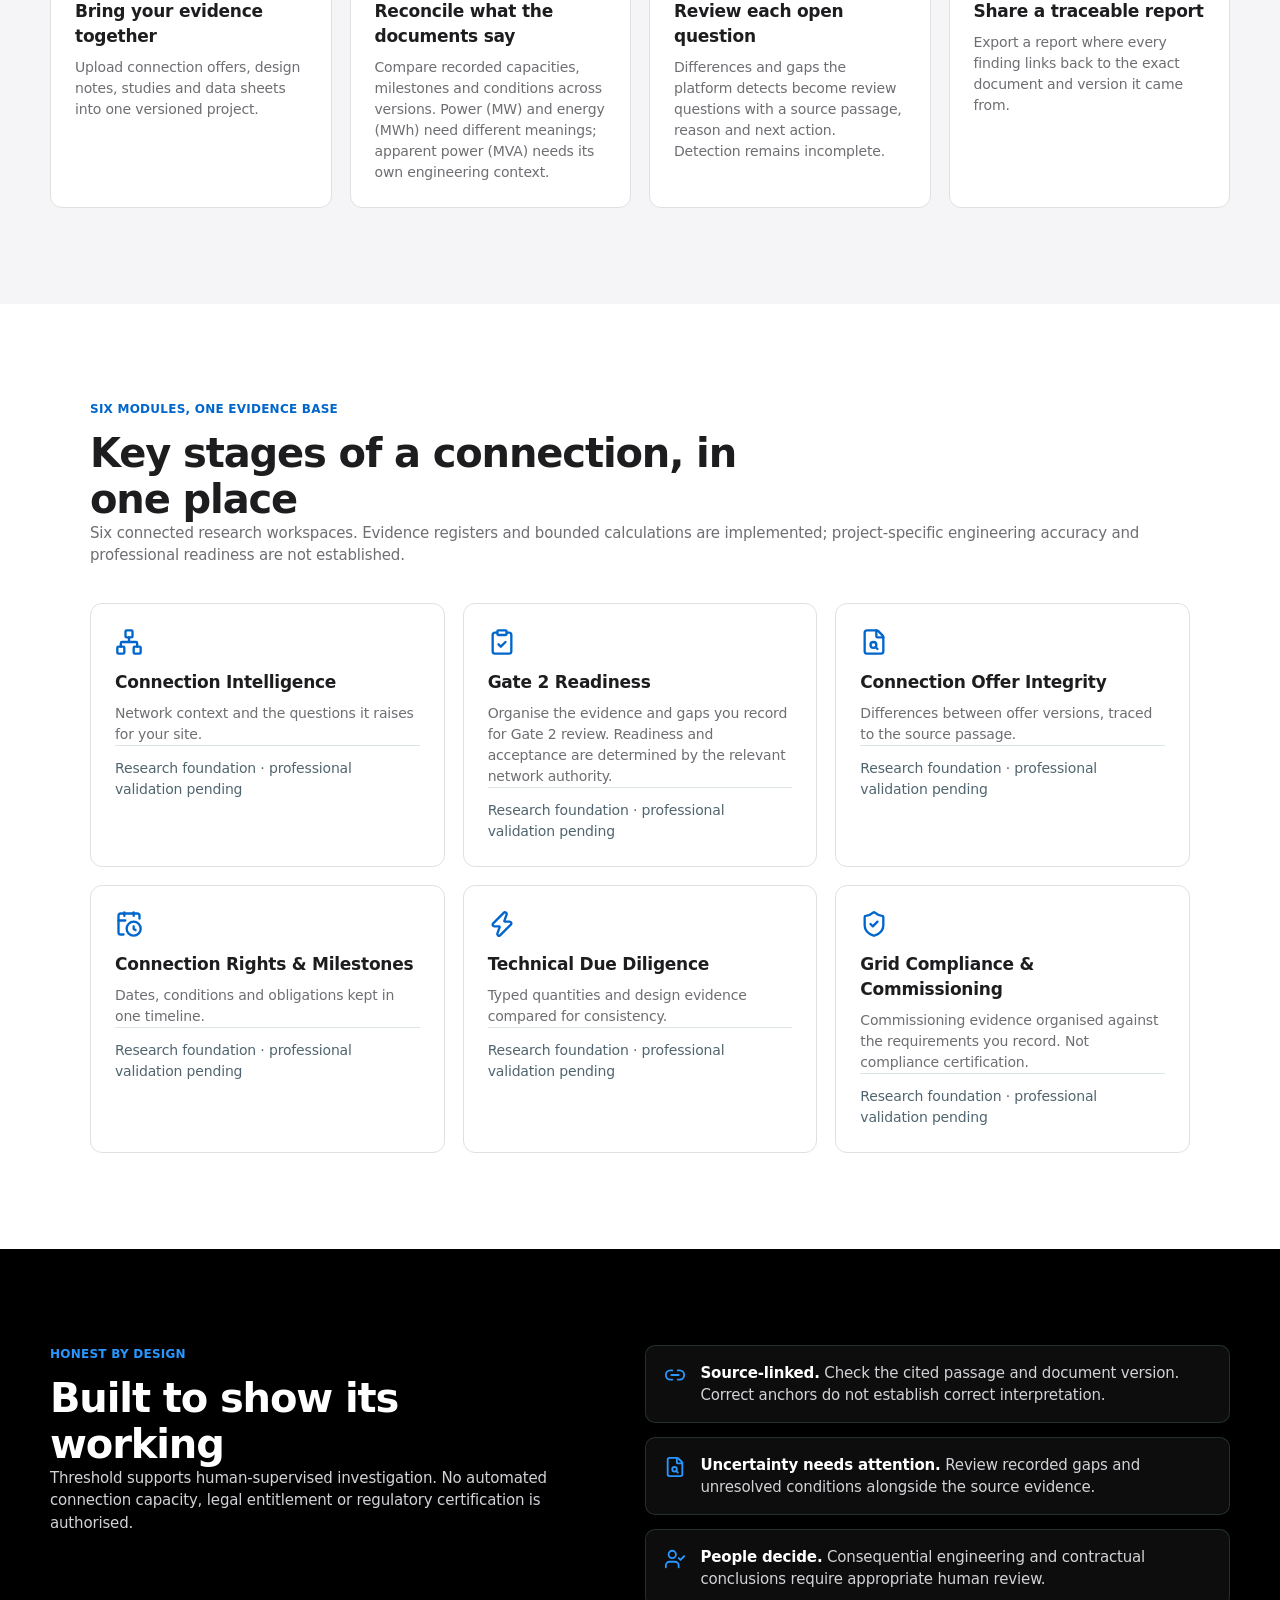
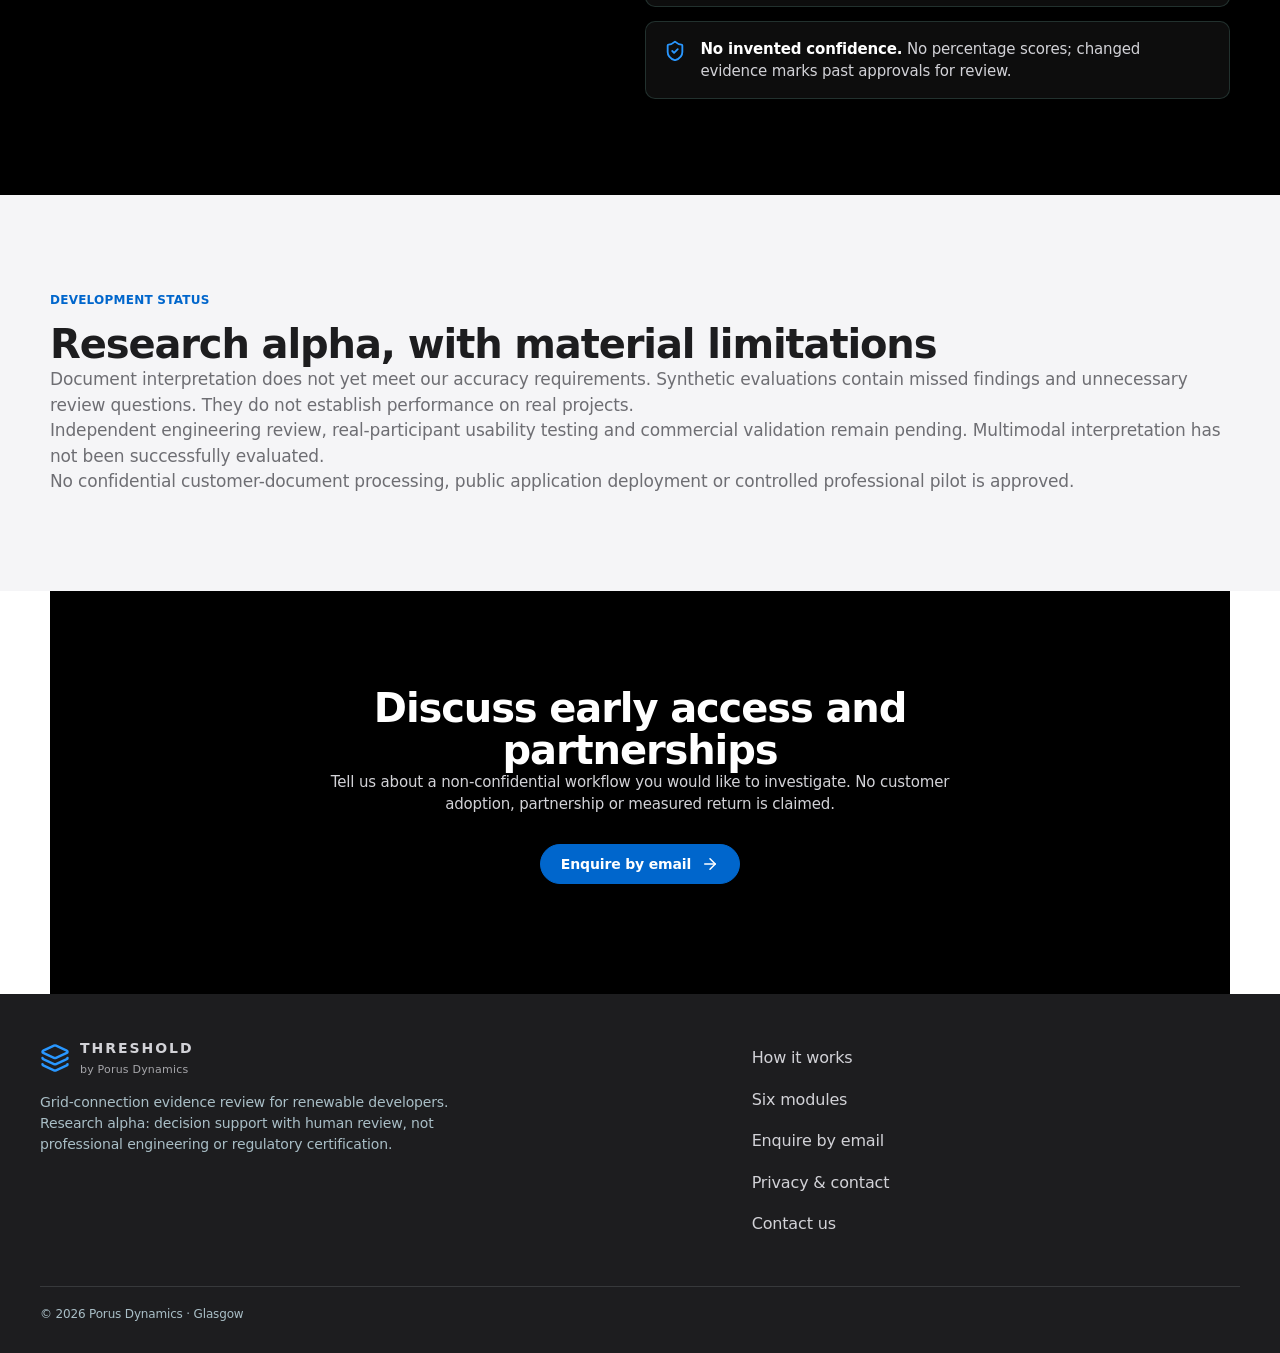
==== commit e007fae9: "Publish Apple-style redesign with dark mode and Light/Dark/Auto switch Built with the project's scri" ====
--- a/waitlist/index.html
+++ b/waitlist/index.html
@@ -1,25 +1,24 @@
-<!doctype html>
-<html lang="en-GB">
-  <head>
-    <meta charset="UTF-8" />
-    <meta name="viewport" content="width=device-width, initial-scale=1.0" />
-    <meta name="theme-color" content="#152b34" />
-    <meta
-      name="description"
-      content="Threshold by Porus Dynamics: source-linked grid-connection evidence review for renewable developers. Research alpha."
-    />
-    <meta name="referrer" content="strict-origin-when-cross-origin" />
-    <meta name="robots" content="noindex,nofollow" />
-    <meta
-      http-equiv="Content-Security-Policy"
-      content="default-src 'none'; script-src 'self'; style-src 'self' 'unsafe-inline'; img-src 'self' data:; font-src 'self'; connect-src 'none'; form-action 'none'; base-uri 'none'; object-src 'none'"
-    />
-    <title>Threshold | Porus Dynamics</title>
-    <script type="module" crossorigin src="/assets/site-cJnKmVYU.js"></script>
-    <link rel="stylesheet" crossorigin href="/assets/site-CqlI_K4i.css">
-  </head>
-  <body>
-    <div id="root"></div>-
-  </body>
-</html>
+<!doctype html>
+<html lang="en-GB">
+  <head>
+    <meta charset="UTF-8" />
+    <meta name="viewport" content="width=device-width, initial-scale=1.0" />
+    <meta name="theme-color" content="#152b34" />
+    <meta
+      name="description"
+      content="Threshold by Porus Dynamics: source-linked grid-connection evidence review for renewable developers. Research alpha."
+    />
+    <meta name="referrer" content="strict-origin-when-cross-origin" />
+    <meta name="robots" content="noindex,nofollow" />
+    <meta
+      http-equiv="Content-Security-Policy"
+      content="default-src 'none'; script-src 'self'; style-src 'self' 'unsafe-inline'; img-src 'self' data:; font-src 'self'; connect-src 'none'; form-action 'none'; base-uri 'none'; object-src 'none'"
+    />
+    <title>Threshold | Porus Dynamics</title>
+    <script type="module" crossorigin src="/assets/site-BDxZFoVO.js"></script>
+    <link rel="stylesheet" crossorigin href="/assets/site-R8ljk-wZ.css">
+  </head>
+  <body>
+    <div id="root"></div>
+  </body>
+</html>
